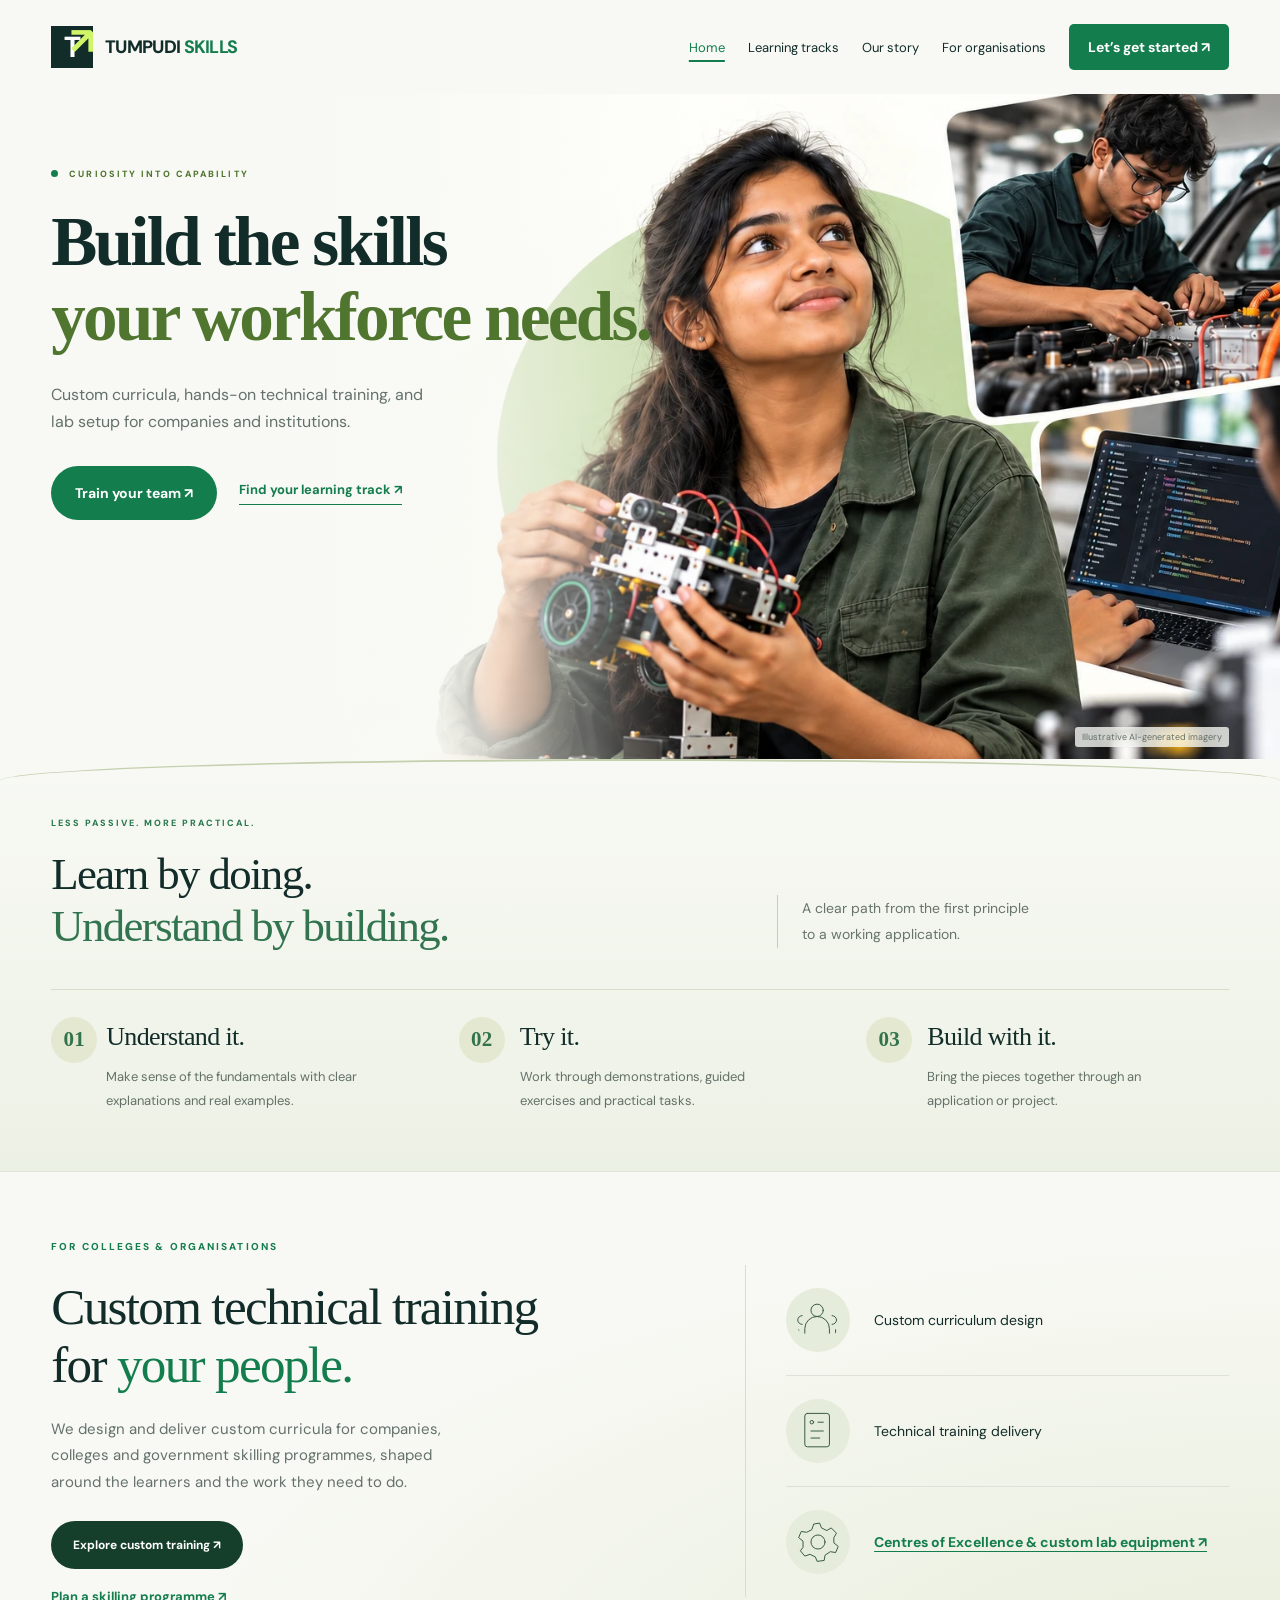
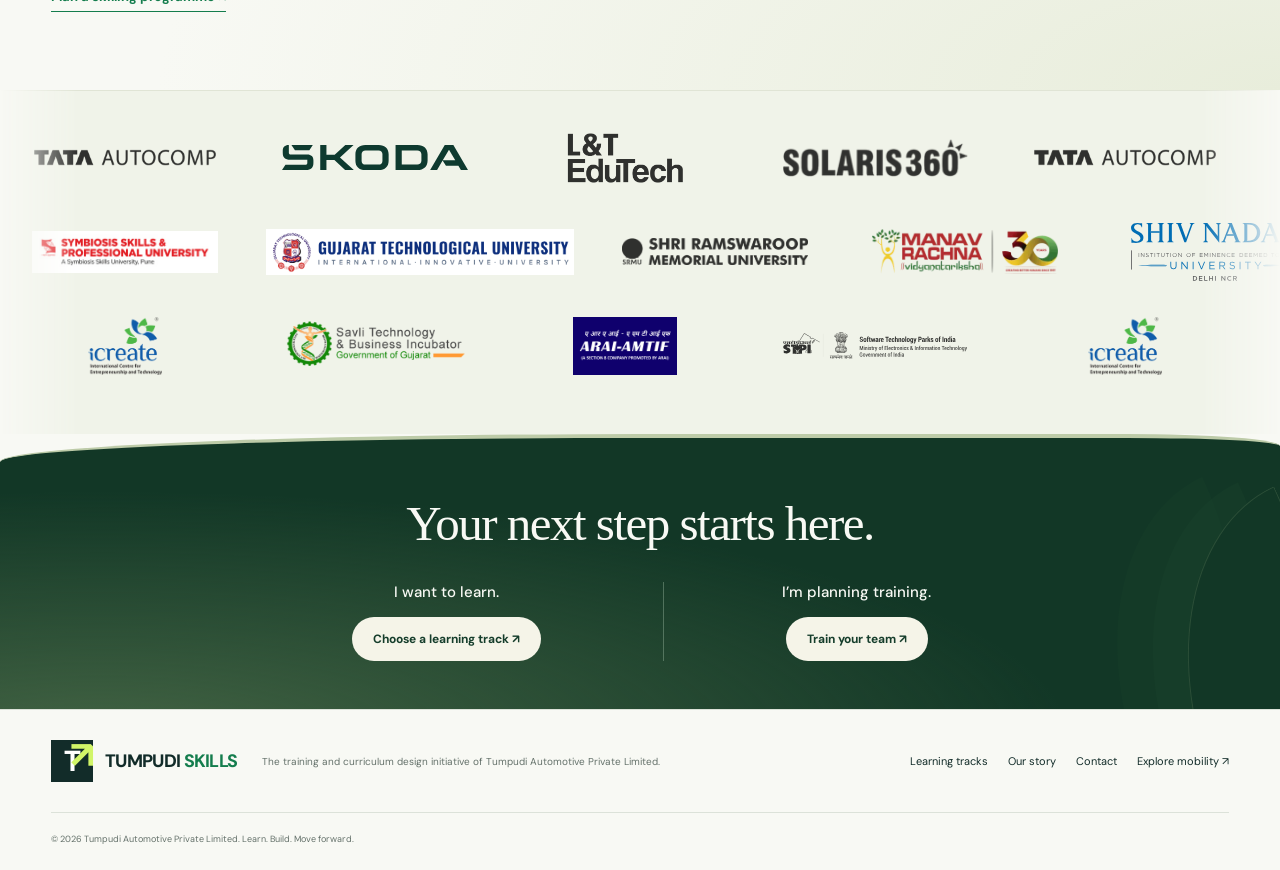
==== index.html @ 1a59d0f8 "Add files via upload" ====
<!doctype html><html lang="en"><head><meta charset="utf-8"><meta name="viewport" content="width=device-width,initial-scale=1"><title>Practical learning. Real capability. — Tumpudi Skills</title><meta name="description" content="Explore practical learning in EV technology, mechatronics, design, AI, data analytics and cybersecurity with Tumpudi Skills."><link rel="stylesheet" href="style.css?v=8"><link rel="stylesheet" href="home.css?v=12"><link rel="stylesheet" href="visual-refinement.css?v=3"><link rel="stylesheet" href="track-art.css"></head><body class="skills-home">
<header><a class="brand" href="index.html"><span class="mark">T<span>↗</span></span><span>TUMPUDI <b>SKILLS</b></span></a><button class="menu" aria-label="Toggle navigation" aria-expanded="false">☰</button><nav><a aria-current="page" href="index.html">Home</a><a href="tracks.html">Learning tracks</a><a href="story.html">Our story</a><a href="institutions.html">For organisations</a><a class="button small" href="contact.html" >Let’s get started ↗</a></nav></header><main><section class="hero hero-curiosity wrap"><div class="hero-art"><img src="assets/curiosity-learning.webp" alt="Illustration of a learner with a robotics project alongside engineering and coding scenes" fetchpriority="high" width="1536" height="1024"></div><div class="hero-copy"><p class="eyebrow"><i></i> CURIOSITY INTO CAPABILITY</p><h1>Build the skills<br><em>your workforce needs.</em></h1><p class="intro">Custom curricula, hands-on technical training, and lab setup for companies and institutions.</p><div class="actions"><a class="button" href="institutions.html">Train your team ↗</a><button class="textlink hero-track-link" data-open-courses>Find your learning track ↗</button></div></div><span class="hero-image-note">Illustrative AI-generated imagery</span></section><section class="approach home-approach" id="how-we-learn"><div class="wrap"><div class="section-head"><div><p class="eyebrow">LESS PASSIVE. MORE PRACTICAL.</p><h2>Learn by doing.<br><em>Understand by building.</em></h2></div><p>A clear path from the first principle<br>to a working application.</p></div><div class="steps"><article><span>01</span><h3>Understand it.</h3><p>Make sense of the fundamentals with clear explanations and real examples.</p></article><article><span>02</span><h3>Try it.</h3><p>Work through demonstrations, guided exercises and practical tasks.</p></article><article><span>03</span><h3>Build with it.</h3><p>Bring the pieces together through an application or project.</p></article></div></div></section><section class="wrap institutions home-institutions" id="home-institutions"><div class="institution-editorial"><div class="institution-copy"><p class="eyebrow">FOR COLLEGES & ORGANISATIONS</p><h2>Custom technical training<br>for <em>your people.</em></h2><p class="intro">We design and deliver custom curricula for companies, colleges and government skilling programmes, shaped around the learners and the work they need to do.</p><a href="institutions.html" class="button" id="institution-link">Explore custom training ↗</a><p><a class="textlink" href="institutions.html#skilling">Plan a skilling programme ↗</a></p></div><ul class="institution-offerings"><li><svg viewBox="0 0 50 50" aria-hidden="true"><circle cx="24" cy="14" r="7"/><path d="M10 40v-5a14 14 0 0 1 28 0v5M7 20a5 5 0 0 0 0 10M41 20a5 5 0 0 1 0 10M3 40v-4m42 4v-4"/></svg><span>Custom curriculum design</span></li><li><svg viewBox="0 0 50 50" aria-hidden="true"><rect x="10" y="5" width="28" height="38" rx="3"/><circle cx="18" cy="15" r="2"/><path d="M25 15h6M17 25h14M17 33h10"/></svg><span>Technical training delivery</span></li><li><svg viewBox="0 0 50 50" aria-hidden="true"><path d="m20 5-2 6-6 3-6-1-3 7 5 4v7l-3 4 5 6 6-2 6 3 2 5 8-1 1-6 6-4 6 1 3-7-5-4v-6l3-5-6-6-5 3-6-3-2-5Z"/><circle cx="25" cy="25" r="8"/></svg><span><a class="textlink" href="institutions.html#centres-of-excellence">Centres of Excellence &amp; custom lab equipment ↗</a></span></li></ul></div></section><section class="credibility logo-carousel" id="home-associations" aria-label="Education, industry and innovation associations"><div class="logo-rows desktop-logo-rows"><div class="logo-lane"><div class="logo-belt"><div class="logo-set"><a class="organisation-logo dark-logo" href="https://www.tataautocomp.com/" target="_blank" rel="noopener noreferrer"><div class="logo-image"><img src="assets/logos/taco.svg" alt="Tata AutoComp (TACO) logo" loading="lazy"></div></a><a class="organisation-logo " href="https://www.skoda-auto.com/" target="_blank" rel="noopener noreferrer"><div class="logo-image"><img src="assets/logos/skoda.svg" alt="Škoda logo" loading="lazy"></div></a><a class="organisation-logo mono-logo" href="https://lntedutech.com/" target="_blank" rel="noopener noreferrer"><div class="logo-image"><img src="assets/logos/lnt.png" alt="L&T EduTech logo" loading="lazy"></div></a><a class="organisation-logo dark-logo" href="https://solaris360.com/" target="_blank" rel="noopener noreferrer"><div class="logo-image"><img src="assets/logos/solaris360.webp" alt="Solaris 360 logo" loading="lazy"></div></a><a tabindex="-1" aria-hidden="true" class="organisation-logo dark-logo" href="https://www.tataautocomp.com/" target="_blank" rel="noopener noreferrer"><div class="logo-image"><img src="assets/logos/taco.svg" alt="Tata AutoComp (TACO) logo" loading="lazy"></div></a><a tabindex="-1" aria-hidden="true" class="organisation-logo " href="https://www.skoda-auto.com/" target="_blank" rel="noopener noreferrer"><div class="logo-image"><img src="assets/logos/skoda.svg" alt="Škoda logo" loading="lazy"></div></a><a tabindex="-1" aria-hidden="true" class="organisation-logo mono-logo" href="https://lntedutech.com/" target="_blank" rel="noopener noreferrer"><div class="logo-image"><img src="assets/logos/lnt.png" alt="L&T EduTech logo" loading="lazy"></div></a><a tabindex="-1" aria-hidden="true" class="organisation-logo dark-logo" href="https://solaris360.com/" target="_blank" rel="noopener noreferrer"><div class="logo-image"><img src="assets/logos/solaris360.webp" alt="Solaris 360 logo" loading="lazy"></div></a></div><div class="logo-set" aria-hidden="true"><a tabindex="-1" aria-hidden="true" class="organisation-logo dark-logo" href="https://www.tataautocomp.com/" target="_blank" rel="noopener noreferrer"><div class="logo-image"><img src="assets/logos/taco.svg" alt="Tata AutoComp (TACO) logo" loading="lazy"></div></a><a tabindex="-1" aria-hidden="true" class="organisation-logo " href="https://www.skoda-auto.com/" target="_blank" rel="noopener noreferrer"><div class="logo-image"><img src="assets/logos/skoda.svg" alt="Škoda logo" loading="lazy"></div></a><a tabindex="-1" aria-hidden="true" class="organisation-logo mono-logo" href="https://lntedutech.com/" target="_blank" rel="noopener noreferrer"><div class="logo-image"><img src="assets/logos/lnt.png" alt="L&T EduTech logo" loading="lazy"></div></a><a tabindex="-1" aria-hidden="true" class="organisation-logo dark-logo" href="https://solaris360.com/" target="_blank" rel="noopener noreferrer"><div class="logo-image"><img src="assets/logos/solaris360.webp" alt="Solaris 360 logo" loading="lazy"></div></a><a tabindex="-1" aria-hidden="true" class="organisation-logo dark-logo" href="https://www.tataautocomp.com/" target="_blank" rel="noopener noreferrer"><div class="logo-image"><img src="assets/logos/taco.svg" alt="Tata AutoComp (TACO) logo" loading="lazy"></div></a><a tabindex="-1" aria-hidden="true" class="organisation-logo " href="https://www.skoda-auto.com/" target="_blank" rel="noopener noreferrer"><div class="logo-image"><img src="assets/logos/skoda.svg" alt="Škoda logo" loading="lazy"></div></a><a tabindex="-1" aria-hidden="true" class="organisation-logo mono-logo" href="https://lntedutech.com/" target="_blank" rel="noopener noreferrer"><div class="logo-image"><img src="assets/logos/lnt.png" alt="L&T EduTech logo" loading="lazy"></div></a><a tabindex="-1" aria-hidden="true" class="organisation-logo dark-logo" href="https://solaris360.com/" target="_blank" rel="noopener noreferrer"><div class="logo-image"><img src="assets/logos/solaris360.webp" alt="Solaris 360 logo" loading="lazy"></div></a></div></div></div><div class="logo-lane"><div class="logo-belt"><div class="logo-set"><a class="organisation-logo " href="https://sspu.ac.in/" target="_blank" rel="noopener noreferrer"><div class="logo-image"><img src="assets/logos/sspu.jpg" alt="Symbiosis Skills University logo" loading="lazy"></div></a><a class="organisation-logo gtu-logo " href="https://www.gtu.ac.in/" target="_blank" rel="noopener noreferrer"><div class="logo-image"><img src="assets/logos/gtu-wordmark.png" alt="Gujarat Technological University logo" loading="lazy"></div></a><a class="organisation-logo dark-logo" href="https://srmu.ac.in/" target="_blank" rel="noopener noreferrer"><div class="logo-image"><img src="assets/logos/srmu.png" alt="SRMU · Lucknow logo" loading="lazy"></div></a><a class="organisation-logo " href="https://manavrachna.edu.in/mru" target="_blank" rel="noopener noreferrer"><div class="logo-image"><img src="assets/logos/mru.webp" alt="MRU · Faridabad logo" loading="lazy"></div></a><a class="organisation-logo " href="https://snu.edu.in/" target="_blank" rel="noopener noreferrer"><div class="logo-image"><img src="assets/logos/snu.svg" alt="SNU · Delhi-NCR logo" loading="lazy"></div></a><a tabindex="-1" aria-hidden="true" class="organisation-logo " href="https://sspu.ac.in/" target="_blank" rel="noopener noreferrer"><div class="logo-image"><img src="assets/logos/sspu.jpg" alt="Symbiosis Skills University logo" loading="lazy"></div></a><a tabindex="-1" aria-hidden="true" class="organisation-logo gtu-logo " href="https://www.gtu.ac.in/" target="_blank" rel="noopener noreferrer"><div class="logo-image"><img src="assets/logos/gtu-wordmark.png" alt="Gujarat Technological University logo" loading="lazy"></div></a><a tabindex="-1" aria-hidden="true" class="organisation-logo dark-logo" href="https://srmu.ac.in/" target="_blank" rel="noopener noreferrer"><div class="logo-image"><img src="assets/logos/srmu.png" alt="SRMU · Lucknow logo" loading="lazy"></div></a><a tabindex="-1" aria-hidden="true" class="organisation-logo " href="https://manavrachna.edu.in/mru" target="_blank" rel="noopener noreferrer"><div class="logo-image"><img src="assets/logos/mru.webp" alt="MRU · Faridabad logo" loading="lazy"></div></a><a tabindex="-1" aria-hidden="true" class="organisation-logo " href="https://snu.edu.in/" target="_blank" rel="noopener noreferrer"><div class="logo-image"><img src="assets/logos/snu.svg" alt="SNU · Delhi-NCR logo" loading="lazy"></div></a></div><div class="logo-set" aria-hidden="true"><a tabindex="-1" aria-hidden="true" class="organisation-logo " href="https://sspu.ac.in/" target="_blank" rel="noopener noreferrer"><div class="logo-image"><img src="assets/logos/sspu.jpg" alt="Symbiosis Skills University logo" loading="lazy"></div></a><a tabindex="-1" aria-hidden="true" class="organisation-logo gtu-logo " href="https://www.gtu.ac.in/" target="_blank" rel="noopener noreferrer"><div class="logo-image"><img src="assets/logos/gtu-wordmark.png" alt="Gujarat Technological University logo" loading="lazy"></div></a><a tabindex="-1" aria-hidden="true" class="organisation-logo dark-logo" href="https://srmu.ac.in/" target="_blank" rel="noopener noreferrer"><div class="logo-image"><img src="assets/logos/srmu.png" alt="SRMU · Lucknow logo" loading="lazy"></div></a><a tabindex="-1" aria-hidden="true" class="organisation-logo " href="https://manavrachna.edu.in/mru" target="_blank" rel="noopener noreferrer"><div class="logo-image"><img src="assets/logos/mru.webp" alt="MRU · Faridabad logo" loading="lazy"></div></a><a tabindex="-1" aria-hidden="true" class="organisation-logo " href="https://snu.edu.in/" target="_blank" rel="noopener noreferrer"><div class="logo-image"><img src="assets/logos/snu.svg" alt="SNU · Delhi-NCR logo" loading="lazy"></div></a><a tabindex="-1" aria-hidden="true" class="organisation-logo " href="https://sspu.ac.in/" target="_blank" rel="noopener noreferrer"><div class="logo-image"><img src="assets/logos/sspu.jpg" alt="Symbiosis Skills University logo" loading="lazy"></div></a><a tabindex="-1" aria-hidden="true" class="organisation-logo gtu-logo " href="https://www.gtu.ac.in/" target="_blank" rel="noopener noreferrer"><div class="logo-image"><img src="assets/logos/gtu-wordmark.png" alt="Gujarat Technological University logo" loading="lazy"></div></a><a tabindex="-1" aria-hidden="true" class="organisation-logo dark-logo" href="https://srmu.ac.in/" target="_blank" rel="noopener noreferrer"><div class="logo-image"><img src="assets/logos/srmu.png" alt="SRMU · Lucknow logo" loading="lazy"></div></a><a tabindex="-1" aria-hidden="true" class="organisation-logo " href="https://manavrachna.edu.in/mru" target="_blank" rel="noopener noreferrer"><div class="logo-image"><img src="assets/logos/mru.webp" alt="MRU · Faridabad logo" loading="lazy"></div></a><a tabindex="-1" aria-hidden="true" class="organisation-logo " href="https://snu.edu.in/" target="_blank" rel="noopener noreferrer"><div class="logo-image"><img src="assets/logos/snu.svg" alt="SNU · Delhi-NCR logo" loading="lazy"></div></a></div></div></div><div class="logo-lane"><div class="logo-belt"><div class="logo-set"><a class="organisation-logo " href="https://icreate.org.in/" target="_blank" rel="noopener noreferrer"><div class="logo-image"><img src="assets/logos/icreate.png" alt="iCreate logo" loading="lazy"></div></a><a class="organisation-logo " href="https://stbi.gujarat.gov.in/" target="_blank" rel="noopener noreferrer"><div class="logo-image"><img src="assets/logos/savli.png" alt="Savli STBI logo" loading="lazy"></div></a><a class="organisation-logo " href="https://www.amtifarai.org/" target="_blank" rel="noopener noreferrer"><div class="logo-image"><img src="assets/logos/arai.png" alt="ARAI AMTIF logo" loading="lazy"></div></a><a class="organisation-logo dark-logo" href="https://stpi.in/en" target="_blank" rel="noopener noreferrer"><div class="logo-image"><img src="assets/logos/stpi.svg" alt="STPI · Pune logo" loading="lazy"></div></a><a tabindex="-1" aria-hidden="true" class="organisation-logo " href="https://icreate.org.in/" target="_blank" rel="noopener noreferrer"><div class="logo-image"><img src="assets/logos/icreate.png" alt="iCreate logo" loading="lazy"></div></a><a tabindex="-1" aria-hidden="true" class="organisation-logo " href="https://stbi.gujarat.gov.in/" target="_blank" rel="noopener noreferrer"><div class="logo-image"><img src="assets/logos/savli.png" alt="Savli STBI logo" loading="lazy"></div></a><a tabindex="-1" aria-hidden="true" class="organisation-logo " href="https://www.amtifarai.org/" target="_blank" rel="noopener noreferrer"><div class="logo-image"><img src="assets/logos/arai.png" alt="ARAI AMTIF logo" loading="lazy"></div></a><a tabindex="-1" aria-hidden="true" class="organisation-logo dark-logo" href="https://stpi.in/en" target="_blank" rel="noopener noreferrer"><div class="logo-image"><img src="assets/logos/stpi.svg" alt="STPI · Pune logo" loading="lazy"></div></a></div><div class="logo-set" aria-hidden="true"><a tabindex="-1" aria-hidden="true" class="organisation-logo " href="https://icreate.org.in/" target="_blank" rel="noopener noreferrer"><div class="logo-image"><img src="assets/logos/icreate.png" alt="iCreate logo" loading="lazy"></div></a><a tabindex="-1" aria-hidden="true" class="organisation-logo " href="https://stbi.gujarat.gov.in/" target="_blank" rel="noopener noreferrer"><div class="logo-image"><img src="assets/logos/savli.png" alt="Savli STBI logo" loading="lazy"></div></a><a tabindex="-1" aria-hidden="true" class="organisation-logo " href="https://www.amtifarai.org/" target="_blank" rel="noopener noreferrer"><div class="logo-image"><img src="assets/logos/arai.png" alt="ARAI AMTIF logo" loading="lazy"></div></a><a tabindex="-1" aria-hidden="true" class="organisation-logo dark-logo" href="https://stpi.in/en" target="_blank" rel="noopener noreferrer"><div class="logo-image"><img src="assets/logos/stpi.svg" alt="STPI · Pune logo" loading="lazy"></div></a><a tabindex="-1" aria-hidden="true" class="organisation-logo " href="https://icreate.org.in/" target="_blank" rel="noopener noreferrer"><div class="logo-image"><img src="assets/logos/icreate.png" alt="iCreate logo" loading="lazy"></div></a><a tabindex="-1" aria-hidden="true" class="organisation-logo " href="https://stbi.gujarat.gov.in/" target="_blank" rel="noopener noreferrer"><div class="logo-image"><img src="assets/logos/savli.png" alt="Savli STBI logo" loading="lazy"></div></a><a tabindex="-1" aria-hidden="true" class="organisation-logo " href="https://www.amtifarai.org/" target="_blank" rel="noopener noreferrer"><div class="logo-image"><img src="assets/logos/arai.png" alt="ARAI AMTIF logo" loading="lazy"></div></a><a tabindex="-1" aria-hidden="true" class="organisation-logo dark-logo" href="https://stpi.in/en" target="_blank" rel="noopener noreferrer"><div class="logo-image"><img src="assets/logos/stpi.svg" alt="STPI · Pune logo" loading="lazy"></div></a></div></div></div></div><div class="logo-rows mobile-logo-rows"><div class="logo-lane"><div class="logo-belt"><div class="logo-set"><a class="organisation-logo dark-logo" href="https://www.tataautocomp.com/" target="_blank" rel="noopener noreferrer"><div class="logo-image"><img src="assets/logos/taco.svg" alt="Tata AutoComp (TACO) logo" loading="lazy"></div></a><a class="organisation-logo " href="https://www.skoda-auto.com/" target="_blank" rel="noopener noreferrer"><div class="logo-image"><img src="assets/logos/skoda.svg" alt="Škoda logo" loading="lazy"></div></a><a class="organisation-logo mono-logo" href="https://lntedutech.com/" target="_blank" rel="noopener noreferrer"><div class="logo-image"><img src="assets/logos/lnt.png" alt="L&T EduTech logo" loading="lazy"></div></a><a class="organisation-logo dark-logo" href="https://solaris360.com/" target="_blank" rel="noopener noreferrer"><div class="logo-image"><img src="assets/logos/solaris360.webp" alt="Solaris 360 logo" loading="lazy"></div></a></div><div class="logo-set" aria-hidden="true"><a tabindex="-1" aria-hidden="true" class="organisation-logo dark-logo" href="https://www.tataautocomp.com/" target="_blank" rel="noopener noreferrer"><div class="logo-image"><img src="assets/logos/taco.svg" alt="Tata AutoComp (TACO) logo" loading="lazy"></div></a><a tabindex="-1" aria-hidden="true" class="organisation-logo " href="https://www.skoda-auto.com/" target="_blank" rel="noopener noreferrer"><div class="logo-image"><img src="assets/logos/skoda.svg" alt="Škoda logo" loading="lazy"></div></a><a tabindex="-1" aria-hidden="true" class="organisation-logo mono-logo" href="https://lntedutech.com/" target="_blank" rel="noopener noreferrer"><div class="logo-image"><img src="assets/logos/lnt.png" alt="L&T EduTech logo" loading="lazy"></div></a><a tabindex="-1" aria-hidden="true" class="organisation-logo dark-logo" href="https://solaris360.com/" target="_blank" rel="noopener noreferrer"><div class="logo-image"><img src="assets/logos/solaris360.webp" alt="Solaris 360 logo" loading="lazy"></div></a></div></div></div><div class="logo-lane"><div class="logo-belt"><div class="logo-set"><a class="organisation-logo " href="https://sspu.ac.in/" target="_blank" rel="noopener noreferrer"><div class="logo-image"><img src="assets/logos/sspu.jpg" alt="Symbiosis Skills University logo" loading="lazy"></div></a><a class="organisation-logo gtu-logo " href="https://www.gtu.ac.in/" target="_blank" rel="noopener noreferrer"><div class="logo-image"><img src="assets/logos/gtu-wordmark.png" alt="Gujarat Technological University logo" loading="lazy"></div></a><a class="organisation-logo dark-logo" href="https://srmu.ac.in/" target="_blank" rel="noopener noreferrer"><div class="logo-image"><img src="assets/logos/srmu.png" alt="SRMU · Lucknow logo" loading="lazy"></div></a><a class="organisation-logo " href="https://manavrachna.edu.in/mru" target="_blank" rel="noopener noreferrer"><div class="logo-image"><img src="assets/logos/mru.webp" alt="MRU · Faridabad logo" loading="lazy"></div></a><a class="organisation-logo " href="https://snu.edu.in/" target="_blank" rel="noopener noreferrer"><div class="logo-image"><img src="assets/logos/snu.svg" alt="SNU · Delhi-NCR logo" loading="lazy"></div></a><a class="organisation-logo " href="https://icreate.org.in/" target="_blank" rel="noopener noreferrer"><div class="logo-image"><img src="assets/logos/icreate.png" alt="iCreate logo" loading="lazy"></div></a><a class="organisation-logo " href="https://stbi.gujarat.gov.in/" target="_blank" rel="noopener noreferrer"><div class="logo-image"><img src="assets/logos/savli.png" alt="Savli STBI logo" loading="lazy"></div></a><a class="organisation-logo " href="https://www.amtifarai.org/" target="_blank" rel="noopener noreferrer"><div class="logo-image"><img src="assets/logos/arai.png" alt="ARAI AMTIF logo" loading="lazy"></div></a><a class="organisation-logo dark-logo" href="https://stpi.in/en" target="_blank" rel="noopener noreferrer"><div class="logo-image"><img src="assets/logos/stpi.svg" alt="STPI · Pune logo" loading="lazy"></div></a></div><div class="logo-set" aria-hidden="true"><a tabindex="-1" aria-hidden="true" class="organisation-logo " href="https://sspu.ac.in/" target="_blank" rel="noopener noreferrer"><div class="logo-image"><img src="assets/logos/sspu.jpg" alt="Symbiosis Skills University logo" loading="lazy"></div></a><a tabindex="-1" aria-hidden="true" class="organisation-logo gtu-logo " href="https://www.gtu.ac.in/" target="_blank" rel="noopener noreferrer"><div class="logo-image"><img src="assets/logos/gtu-wordmark.png" alt="Gujarat Technological University logo" loading="lazy"></div></a><a tabindex="-1" aria-hidden="true" class="organisation-logo dark-logo" href="https://srmu.ac.in/" target="_blank" rel="noopener noreferrer"><div class="logo-image"><img src="assets/logos/srmu.png" alt="SRMU · Lucknow logo" loading="lazy"></div></a><a tabindex="-1" aria-hidden="true" class="organisation-logo " href="https://manavrachna.edu.in/mru" target="_blank" rel="noopener noreferrer"><div class="logo-image"><img src="assets/logos/mru.webp" alt="MRU · Faridabad logo" loading="lazy"></div></a><a tabindex="-1" aria-hidden="true" class="organisation-logo " href="https://snu.edu.in/" target="_blank" rel="noopener noreferrer"><div class="logo-image"><img src="assets/logos/snu.svg" alt="SNU · Delhi-NCR logo" loading="lazy"></div></a><a tabindex="-1" aria-hidden="true" class="organisation-logo " href="https://icreate.org.in/" target="_blank" rel="noopener noreferrer"><div class="logo-image"><img src="assets/logos/icreate.png" alt="iCreate logo" loading="lazy"></div></a><a tabindex="-1" aria-hidden="true" class="organisation-logo " href="https://stbi.gujarat.gov.in/" target="_blank" rel="noopener noreferrer"><div class="logo-image"><img src="assets/logos/savli.png" alt="Savli STBI logo" loading="lazy"></div></a><a tabindex="-1" aria-hidden="true" class="organisation-logo " href="https://www.amtifarai.org/" target="_blank" rel="noopener noreferrer"><div class="logo-image"><img src="assets/logos/arai.png" alt="ARAI AMTIF logo" loading="lazy"></div></a><a tabindex="-1" aria-hidden="true" class="organisation-logo dark-logo" href="https://stpi.in/en" target="_blank" rel="noopener noreferrer"><div class="logo-image"><img src="assets/logos/stpi.svg" alt="STPI · Pune logo" loading="lazy"></div></a></div></div></div></div></section><section class="next-chapter"><div class="wrap next-inner"><p class="eyebrow">START WHERE YOU ARE</p><h2>Your next step <em>starts here.</em></h2><div class="next-options"><article><span class="choice-symbol" aria-hidden="true">↗</span><h3>I want to learn.</h3><p>Follow your curiosity into a new skill.</p><button class="button" data-open-courses>Choose a learning track ↗</button></article><article><span class="choice-symbol" aria-hidden="true">＋</span><h3>I’m planning training.</h3><p>Bring practical learning to your people.</p><a class="button institution-choice" href="institutions.html">Train your team ↗</a></article></div></div></section></main><footer class="wrap"><a class="brand" href="index.html"><span class="mark">T<span>↗</span></span><span>TUMPUDI <b>SKILLS</b></span></a><p>The training and curriculum design initiative of Tumpudi Automotive Private Limited.</p><div><a href="tracks.html">Learning tracks</a><a href="story.html">Our story</a><a href="contact.html">Contact</a><a href="https://mobility.tumpudi.in">Explore mobility ↗</a></div><small>© <span id="year"></span> Tumpudi Automotive Private Limited. Learn. Build. Move forward.</small></footer>
<dialog class="course-chooser" aria-labelledby="chooser-title" aria-describedby="chooser-desc"><button class="chooser-close" aria-label="Close course selection">×</button><p class="eyebrow">FOLLOW YOUR CURIOSITY</p><h2 id="chooser-title">What would you like to learn?</h2><p id="chooser-desc">Choose a track to explore the topics and practical learning.</p><div class="chooser-grid"><a class="chooser-card" href="tracks.html#ev"><div class="chooser-photo photo-ev" aria-hidden="true"></div><div class="chooser-card-copy"><h3>Electric Vehicle Technology</h3><p>Explore what powers electric mobility.</p><span aria-hidden="true">↗</span></div></a><a class="chooser-card" href="tracks.html#mech"><div class="chooser-photo photo-mech" aria-hidden="true"></div><div class="chooser-card-copy"><h3>Automotive Mechatronics</h3><p>Connect sensors, systems and control.</p><span aria-hidden="true">↗</span></div></a><a class="chooser-card" href="tracks.html#design"><div class="chooser-photo photo-design" aria-hidden="true"></div><div class="chooser-card-copy"><h3>Design & Simulation</h3><p>Turn engineering ideas into models.</p><span aria-hidden="true">↗</span></div></a><a class="chooser-card" href="tracks.html#ai"><div class="chooser-photo photo-ai" aria-hidden="true"></div><div class="chooser-card-copy"><h3>AI & Digital Skills</h3><p>Put new tools into practice.</p><span aria-hidden="true">↗</span></div></a><a class="chooser-card" href="tracks.html#data"><div class="chooser-photo photo-data" aria-hidden="true"></div><div class="chooser-card-copy"><h3>Data Analytics</h3><p>Find the story in your data.</p><span aria-hidden="true">↗</span></div></a><a class="chooser-card" href="tracks.html#cyber"><div class="chooser-photo photo-cyber" aria-hidden="true"></div><div class="chooser-card-copy"><h3>Cybersecurity</h3><p>Understand threats. Build defences.</p><span aria-hidden="true">↗</span></div></a></div><div class="chooser-help"><span>Not sure yet?</span><a class="textlink" href="contact.html?track=choose">Help me choose ↗</a></div></dialog><script src="app.js?v=5"></script><script src="home.js?v=7"></script></body></html>
---- style.css ----
@import url('https://fonts.googleapis.com/css2?family=DM+Sans:wght@400;500;600;700&family=Manrope:wght@400;500;600;700;800&display=swap');
:root{--ink:#122c29;--green:#147d4d;--lime:#d1f568;--paper:#f8f9f4;--muted:#64716a;--line:#dce2d9}*{box-sizing:border-box}html{scroll-behavior:smooth;scroll-padding-top:100px}body{margin:0;background:var(--paper);color:var(--ink);font:16px 'DM Sans',Arial,sans-serif}a{color:inherit;text-decoration:none}button,input,select,textarea{font:inherit}button,a,input,select,textarea{-webkit-tap-highlight-color:transparent}button{cursor:pointer}a:focus-visible,button:focus-visible{outline:3px solid #39b881;outline-offset:5px}header{max-width:1360px;margin:auto;display:flex;justify-content:space-between;align-items:center;padding:24px 4%;gap:20px} .brand{display:flex;align-items:center;gap:12px;font-size:18px;font-weight:800;letter-spacing:-.7px}.brand b{color:var(--green)}.mark{display:grid;place-items:center;width:42px;height:42px;background:var(--ink);color:white;font-size:29px;font-weight:800;position:relative}.mark span{position:absolute;color:var(--lime);right:0;top:-10px;font-size:38px}nav{display:flex;align-items:center;gap:30px;font-size:13px}nav>a:not(.button):hover{color:var(--green)}.button{display:inline-flex;align-items:center;justify-content:space-between;gap:28px;background:var(--green);color:#fff;padding:18px 24px;border:0;border-radius:5px;font-weight:700;font-size:14px;transition:transform .2s,background .2s}.button:hover{transform:translateY(-3px);background:#0d633b}.button.small{padding:14px 19px}.menu{display:none}.wrap{max-width:1280px;margin:auto;padding-left:4%;padding-right:4%}.hero{display:grid;grid-template-columns:1fr 1fr;gap:44px;padding-top:40px;padding-bottom:55px}.eyebrow{font-size:10px;font-weight:800;letter-spacing:2.1px;color:var(--green);margin:0 0 25px;display:block}.eyebrow i,.lab-head i{display:inline-block;background:var(--green);width:7px;height:7px;border-radius:50%;margin-right:7px}h1,h2,h3{font-family:Manrope,Arial,sans-serif;letter-spacing:-2px;margin:0;font-weight:800}h1{font-size:clamp(65px,7.8vw,104px);line-height:1.01}em{font-style:normal;color:var(--green)}.intro{color:var(--muted);font-size:16px;line-height:1.75;max-width:440px;margin-top:25px}.actions{display:flex;align-items:center;gap:25px;margin-top:30px}.textlink{font-size:13px;font-weight:700;color:var(--green);border-bottom:1px solid var(--green);padding-bottom:6px}.hero-foot{border-top:1px solid var(--line);margin-top:45px;padding-top:23px;display:flex;align-items:center;justify-content:space-between;font-size:10px;line-height:1.8;color:var(--muted)}.round{border:1px solid #bfcdbf;border-radius:50%;width:35px;height:35px;display:grid;place-items:center;font-size:20px}.lab{background:#e9eee3;border-radius:10px;overflow:hidden;border:1px solid #dde5d7;display:flex;flex-direction:column;min-height:560px}.lab-head{padding:24px;display:flex;justify-content:space-between;font-size:8px;letter-spacing:1px;font-weight:700}.diagram{position:relative;flex:1;display:grid;place-items:center;background-image:radial-gradient(#aabca7 1px,transparent 1px);background-size:20px 20px}.diagram svg{position:relative;width:100%;z-index:1}.tag{position:absolute;font-size:7px;letter-spacing:1px;padding:7px 10px;border:1px solid #b9c8b4;background:#f5f8ef;z-index:2}.tag1{top:14%;left:7%}.tag2{top:27%;right:5%}.tag3{bottom:5%;left:8%;background:var(--lime);border:0}.orbit{position:absolute;border:1px solid #bcccb5;border-radius:50%;width:85%;height:85%;transform:rotate(-20deg)}.orbit.two{width:55%;height:70%;transform:rotate(55deg)}.lab-bottom{display:flex;align-items:center;gap:15px;padding:20px 25px;background:var(--ink);color:#d6e4d9;font-size:12px;line-height:1.8}.lab-bottom p{margin:0}.plus{color:var(--lime);font-size:35px;font-weight:400}.lab-arrow{margin-left:auto;font-size:30px;color:var(--lime)}.ribbon{border-top:1px solid var(--line);border-bottom:1px solid var(--line);display:flex;justify-content:center;gap:30px;padding:22px 15px;font-size:10px;font-weight:700;letter-spacing:1.2px}.ribbon b{color:var(--green)}section:not(.hero){padding-top:75px;padding-bottom:75px}.section-head{display:flex;justify-content:space-between;align-items:end;gap:25px;margin-bottom:32px}h2{font-size:clamp(35px,4.4vw,56px);line-height:1.15}.section-head>p{color:var(--muted);line-height:1.7;font-size:14px}.filters{display:flex;gap:8px;margin-bottom:25px;flex-wrap:wrap}.filters button{border:1px solid var(--line);background:transparent;border-radius:30px;padding:10px 18px;font-size:12px;color:var(--muted)}.filters .active{background:var(--ink);color:white;border-color:var(--ink)}.cards{display:grid;grid-template-columns:repeat(4,1fr);gap:17px}.course{text-align:left;background:white;border:1px solid var(--line);padding:0;border-radius:7px;overflow:hidden;color:var(--ink);transition:transform .25s,box-shadow .25s}.course:hover{transform:translateY(-7px);box-shadow:0 15px 30px #123c2910}.art{height:180px;display:flex;align-items:center;justify-content:center;position:relative;overflow:hidden;background:#ddecce;background-image:linear-gradient(90deg,#ffffff40 1px,transparent 1px),linear-gradient(#ffffff40 1px,transparent 1px);background-size:24px 24px}.big-icon{font-size:125px;line-height:1;font-weight:400;transform:rotate(-12deg);text-shadow:7px 7px 0 #ffffff70}.art-label{position:absolute;bottom:13px;left:15px;font-size:7px;letter-spacing:1px}.art2{background-color:#cddfd8}.art3{background-color:#dbe0ec}.art4{background-color:#ece5d2}.art4 .big-icon{color:#795736}.art3 .big-icon{color:#4c5d82}.card-body{padding:22px 20px}.number{font-size:8px;letter-spacing:1px;color:var(--green);font-weight:700}h3{font-size:21px;letter-spacing:-.6px;line-height:1.3;margin-top:15px}.card-body p{font-size:12px;color:var(--muted);line-height:1.7;min-height:82px}.card-link{display:flex;justify-content:space-between;font-size:11px;font-weight:700;border-top:1px solid var(--line);padding-top:18px}.card-link b{font-size:20px;color:var(--green)}.note{font-size:11px;color:var(--muted);line-height:1.7;margin-top:20px}.approach{background:#edf0e7;border-block:1px solid var(--line)}.steps{display:grid;grid-template-columns:repeat(3,1fr);margin-top:50px}.steps article{padding:0 35px;border-left:1px solid #cbd6c4}.steps article:first-child{padding-left:0;border-left:0}.steps span{font-size:13px;color:var(--green);font-weight:700}.steps h3{font-size:26px}.steps p{font-size:14px;line-height:1.75;color:var(--muted);max-width:280px}.institutions{display:grid;grid-template-columns:1fr 1fr;gap:80px;align-items:center}.inst-visual{padding:35px;background:var(--ink);border-radius:8px;color:#d7e6d8;min-height:440px;display:flex;flex-direction:column;justify-content:space-between}.inst-visual .eyebrow{color:var(--lime);font-size:8px}.blocks{padding-top:20px}.blocks span{display:block;font-family:Manrope,sans-serif;font-size:49px;font-weight:800;letter-spacing:-2px;line-height:1.15}.blocks span:nth-child(2){margin-left:50px;color:var(--lime)}.blocks span:nth-child(3){margin-left:100px}.inst-visual p{font-size:12px;line-height:1.7}.institutions ul{list-style:none;padding:0;margin:25px 0;font-size:13px}.institutions li{padding:12px 0;border-bottom:1px solid var(--line)}.institutions li:before{content:'↗';color:var(--green);margin-right:15px}.contact{display:grid;grid-template-columns:1fr 1fr;gap:80px;border-top:1px solid var(--line)}.contact>div>p:not(.eyebrow){color:var(--muted);font-size:15px;line-height:1.8;margin:25px 0}.contact>div>a{font-size:12px;color:var(--green);border-bottom:1px solid #adc8b2}.contact form{background:white;border:1px solid var(--line);border-radius:8px;padding:30px}.contact h3{margin:0 0 24px;font-size:25px}label{display:block;font-size:11px;font-weight:600;margin-bottom:17px}input,select,textarea{display:block;width:100%;border:1px solid var(--line);border-radius:4px;padding:12px;margin-top:7px;background:#fafbf7;color:var(--ink);font-size:12px;outline:none}input:focus,textarea:focus,select:focus{border-color:var(--green)}.form-row{display:grid;grid-template-columns:1fr 1fr;gap:13px}.contact .button{width:100%}footer{border-top:1px solid var(--line);padding-top:30px;padding-bottom:25px;display:flex;align-items:center;gap:25px;flex-wrap:wrap}footer p{font-size:10px;color:var(--muted)}footer>div{margin-left:auto;display:flex;gap:20px;font-size:11px}footer small{width:100%;font-size:9px;color:var(--muted);border-top:1px solid var(--line);padding-top:20px;margin-top:5px}dialog{border:1px solid var(--line);border-radius:12px;padding:40px;max-width:590px;width:calc(100% - 30px);color:var(--ink);background:var(--paper)}dialog::backdrop{background:#0c2724a8;backdrop-filter:blur(4px)}dialog h2{font-size:34px}dialog>p:not(.eyebrow){font-size:14px;line-height:1.7}dialog ul{padding-left:20px;line-height:2;font-size:14px}.close{position:absolute;right:15px;top:10px;border:0;background:none;font-size:30px;color:var(--ink)}[hidden]{display:none!important}@media(max-width:1000px){nav{gap:16px}.hero{gap:25px}h1{font-size:78px}.actions{flex-wrap:wrap}.cards{grid-template-columns:1fr 1fr}.card-body p{min-height:45px}.institutions,.contact{gap:40px}.ribbon{gap:16px;font-size:8px}.lab{min-height:530px}}@media(max-width:700px){header{padding:18px 6%;position:relative}.brand{font-size:16px}.menu{display:block;border:0;background:none;font-size:24px;color:var(--ink)}nav{display:none;position:absolute;top:78px;left:4%;right:4%;z-index:5;padding:24px;background:white;border:1px solid var(--line);border-radius:8px;box-shadow:0 12px 30px #0001}nav.open{display:flex;flex-direction:column;align-items:stretch}.wrap{padding-left:6%;padding-right:6%}.hero{grid-template-columns:1fr;padding-top:32px;padding-bottom:35px;gap:30px}h1{font-size:76px}.eyebrow{font-size:9px;margin-bottom:20px}.intro{font-size:14px}.actions{gap:20px}.hero-foot{margin-top:30px}.lab{min-height:440px}.diagram svg{max-height:340px}.lab-head{padding:18px}.lab-bottom{padding:15px 20px}.ribbon{overflow:hidden;justify-content:flex-start;white-space:nowrap;gap:23px;padding:18px 6%}section:not(.hero){padding-top:45px;padding-bottom:45px}.section-head{display:block}.section-head>p{font-size:13px}.cards{gap:13px}.art{height:140px}.big-icon{font-size:95px}.card-body{padding:17px 13px}.card-body h3{font-size:18px}.card-body p{font-size:11px;min-height:94px}.art-label{font-size:6px;left:9px}.card-link{font-size:10px}.number{font-size:7px}.filters button{font-size:10px;padding:9px 12px}.steps{grid-template-columns:1fr;margin-top:25px;gap:22px}.steps article,.steps article:first-child{padding:0 0 18px;border:0;border-bottom:1px solid var(--line)}.steps h3{font-size:24px;margin-top:8px}.steps p{max-width:100%;margin-bottom:0}.institutions,.contact{grid-template-columns:1fr;gap:30px}.inst-visual{min-height:370px}.institutions>div:last-child h2{font-size:41px}.contact form{padding:22px}.form-row{grid-template-columns:1fr;gap:0}footer{justify-content:center;text-align:center;gap:15px}footer>div{margin-left:0;justify-content:center;width:100%}footer p{width:100%;margin:0}footer small{line-height:1.8}dialog{padding:30px 24px}dialog h2{font-size:29px}}@media(prefers-reduced-motion:reduce){html{scroll-behavior:auto}*{transition:none!important}}

/* Additional tracks use the original visual style. */
.art5{background-color:#d4e5e7}.art6{background-color:#d4dced;color:#2e4b6c}.art6 svg{height:110px;transform:rotate(-8deg)}.mini-bars{display:flex;gap:9px;width:56%;height:110px;align-items:end;transform:rotate(-7deg);border-bottom:1px solid #547d85}.mini-bars i{flex:1;background:linear-gradient(#559c96,#225267);height:30%;border-radius:3px 3px 0 0;box-shadow:4px 3px 0 #fff7}.mini-bars i:nth-child(2){height:48%}.mini-bars i:nth-child(3){height:40%}.mini-bars i:nth-child(4){height:67%}.mini-bars i:nth-child(5){height:82%}@media(max-width:700px){.art6 svg{height:90px}.mini-bars{height:85px;gap:6px}}
/* Approved curiosity-led hero; remaining learning sections retain their design. */
.hero-curiosity{position:relative;display:block;isolation:isolate;min-height:665px;padding-top:74px;padding-bottom:80px;overflow:hidden}.hero-curiosity .hero-copy{position:relative;z-index:2;width:53%;padding-bottom:45px}.hero-curiosity h1{font-family:Georgia,'Times New Roman',serif;font-size:clamp(49px,5.4vw,72px);letter-spacing:-2.7px;line-height:1.08;font-weight:700}.hero-curiosity h1 em{color:#4f752f}.hero-curiosity .intro{font-size:16px;max-width:390px;margin-top:27px;line-height:1.7}.hero-curiosity .actions{gap:22px;flex-wrap:wrap}.hero-curiosity .eyebrow{font-size:9px;color:#4f752f}.hero-art{position:absolute;inset:0;z-index:0;pointer-events:none}.hero-art img{height:100%;width:100%;object-fit:cover;object-position:center}.hero-curiosity:after{content:'';position:absolute;inset:0;z-index:1;background:linear-gradient(90deg,#f8f9f4 0%,#f8f9f4f5 25%,#f8f9f4cf 35%,#f8f9f400 55%);pointer-events:none}.hero-image-note{position:absolute;bottom:12px;right:4%;z-index:2;font-size:9px;color:#64716a;background:#f8f9f4c9;padding:4px 7px;border-radius:3px}.hero-curiosity .button{border-radius:30px;padding:18px 24px}.credibility{padding-top:40px!important;padding-bottom:32px!important;border-bottom:1px solid var(--line)}.cred-intro{display:flex;justify-content:space-between;align-items:center;gap:28px;margin-bottom:26px}.cred-intro .eyebrow{margin-bottom:14px}.cred-intro h2{font-size:33px;letter-spacing:-1.3px}.cred-intro>p{color:var(--muted);font-size:12px;line-height:1.8;max-width:300px}.cred-intro strong{color:var(--ink);font-weight:600}.association-row{display:grid;grid-template-columns:160px 1fr;gap:20px;padding:22px 0;border-top:1px solid var(--line);align-items:start}.association-label{font-size:8px;font-weight:800;letter-spacing:1.3px;color:var(--green);margin-top:7px;line-height:1.8}.association-names{display:flex;align-items:center;flex-wrap:wrap;gap:18px 26px}.association-names>span{font-family:Manrope,Arial,sans-serif;font-size:17px;font-weight:700;letter-spacing:-.5px;line-height:1.4}.association-names small{display:block;font:10px 'DM Sans',Arial,sans-serif;color:var(--muted);letter-spacing:0}.ecosystem .association-names>span{color:#4b6855;font-size:16px}.credibility+.tracks{padding-top:55px!important}@media(max-width:1000px){.hero-curiosity{min-height:600px;padding-top:55px}.hero-curiosity .hero-copy{width:55%}.hero-curiosity h1{font-size:55px}.hero-curiosity .intro{font-size:14px}.hero-art img{object-position:58% center}.hero-curiosity:after{background:linear-gradient(90deg,#f8f9f4 0%,#f8f9f4e8 26%,#f8f9f4b5 39%,transparent 60%)}.association-row{grid-template-columns:130px 1fr}.association-names{gap:16px 22px}.association-names>span{font-size:15px}}@media(max-width:700px){.hero-curiosity{display:flex;flex-direction:column;min-height:0;padding-top:29px;padding-bottom:0;overflow:hidden}.hero-curiosity .hero-copy{width:100%;padding-bottom:20px}.hero-curiosity h1{font-size:clamp(43px,11vw,62px);line-height:1.09;letter-spacing:-1.8px}.hero-curiosity h1>br:first-of-type{display:none}.hero-curiosity h1 em{display:block;margin-top:5px}.hero-curiosity .intro{font-size:14px;margin-top:20px;max-width:360px}.hero-curiosity .actions{margin-top:24px;gap:20px}.hero-curiosity .button{padding:15px 20px;font-size:12px}.hero-curiosity:after{display:none}.hero-art{position:relative;inset:auto;order:2;margin:0 -7% 0;height:350px;overflow:hidden;mask-image:linear-gradient(transparent,black 12%,black 90%,transparent)}.hero-art img{width:150%;max-width:none;height:100%;object-fit:cover;object-position:right center;margin-left:-50%}.hero-image-note{bottom:8px;right:5%;font-size:8px}.credibility{padding-top:30px!important;padding-bottom:22px!important}.cred-intro{display:block;margin-bottom:20px}.cred-intro h2{font-size:30px}.cred-intro>p{font-size:11px;margin:16px 0 0}.association-row{display:block;padding:18px 0}.association-label{font-size:8px;margin:0 0 14px}.association-names{gap:16px 24px}.association-names>span{font-size:15px}.ecosystem .association-names>span{font-size:15px}.credibility+.tracks{padding-top:35px!important}}@media(prefers-reduced-motion:no-preference){.hero-copy{animation:hero-appear .6s ease-out}@keyframes hero-appear{from{opacity:0;transform:translateY(12px)}to{opacity:1;transform:translateY(0)}}}
/* Focused five-page navigation and content layouts. */
nav{gap:23px}nav a[aria-current=page]:not(.button){color:var(--green);text-decoration:underline;text-underline-offset:8px;text-decoration-thickness:2px}.course{display:block;text-decoration:none}.cards{grid-template-columns:repeat(3,minmax(0,1fr))}.home-tracks .art{height:145px}.home-tracks .big-icon{font-size:95px}.home-tracks .art6 svg{height:95px}.home-tracks .mini-bars{height:85px}.home-tracks .card-body p{min-height:40px}.home-tracks .card-body h3{font-size:22px}.credibility-preview{padding-top:28px!important;padding-bottom:28px!important;border-bottom:1px solid var(--line)}.credibility-preview .eyebrow{margin-bottom:18px}.name-preview{display:flex;flex-wrap:wrap;gap:16px 30px;align-items:center;margin-bottom:18px}.name-preview span{font-family:Manrope,Arial,sans-serif;font-weight:700;font-size:16px;letter-spacing:-.4px}.credibility-preview .textlink{font-size:11px}.home-philosophy{display:grid;grid-template-columns:1fr 1fr;align-items:center;gap:40px;padding-top:45px!important;padding-bottom:15px!important}.home-philosophy h2{font-size:38px}.home-philosophy p{font-size:14px;color:var(--muted);line-height:1.9}.home-tracks{padding-top:40px!important}.page-intro{padding-top:52px!important;padding-bottom:25px!important}.page-intro h1{font-size:clamp(48px,6vw,75px);line-height:1.08;letter-spacing:-3px}.page-intro .intro{max-width:650px;font-size:17px}.track-overview{padding-top:15px!important;padding-bottom:45px!important}.track-overview .card-body p{min-height:65px}.track-details{padding-top:0!important}.track-detail{display:grid;grid-template-columns:1fr 1.25fr;gap:65px;border-top:1px solid var(--line);padding:46px 0;scroll-margin-top:25px}.detail-heading h2{font-size:35px;letter-spacing:-1.4px}.detail-heading>p{font-size:14px;color:var(--muted);line-height:1.7;margin:18px 0 25px}.detail-content h3{margin-top:0}.detail-content ul{padding-left:20px;font-size:14px;line-height:2}.detail-content li::marker{color:var(--green)}.practical-task{padding:20px 23px;background:#eaf0e3;border-radius:6px;margin:22px 0}.practical-task .eyebrow{margin:0 0 10px;font-size:8px}.practical-task p{font-size:13px;line-height:1.8;margin:0}.detail-content details{border:1px solid var(--line);border-radius:5px;padding:15px;font-size:12px}.detail-content summary{cursor:pointer;font-weight:700}.detail-content details p{line-height:1.8;color:var(--muted)}.link-panel{display:flex;justify-content:space-between;align-items:center;gap:30px;background:#eaf0e3;border-radius:8px;padding-top:30px!important;padding-bottom:30px!important;margin-bottom:35px}.link-panel h2{font-size:30px;letter-spacing:-1px}.link-panel p{font-size:13px;line-height:1.7;color:var(--muted)}.link-panel .button{flex-shrink:0}.institutional-short{padding-top:0;padding-bottom:35px;text-align:center}.institutional-short .textlink{font-size:12px}.founder{display:grid;grid-template-columns:.7fr 1.3fr;gap:65px;align-items:center;padding-top:25px!important}.founder h2{font-size:42px}.founder-initials{min-height:280px;background:var(--ink);color:var(--lime);border-radius:9px;display:flex;align-items:center;justify-content:center;flex-direction:column;font:700 110px Georgia,serif;letter-spacing:-8px}.founder-initials span{font:8px 'DM Sans',Arial,sans-serif;letter-spacing:2px;margin-top:24px;color:#bbd2bf}.founder>div>p:not(.eyebrow){line-height:1.8;color:var(--muted);font-size:14px}.contact-page{border-top:0;padding-top:10px!important}.contact-page h2{font-size:42px}.institutions{padding-top:30px!important}.institution-process{margin-bottom:45px}.credibility{margin-bottom:40px}footer>div{flex-wrap:wrap}section[id]{scroll-margin-top:30px}@media(max-width:1000px){nav{gap:15px;font-size:12px}.track-detail{gap:35px}.founder{gap:35px}.cards{grid-template-columns:repeat(2,minmax(0,1fr))}.link-panel{margin-left:4%;margin-right:4%}}@media(max-width:700px){nav{gap:22px;font-size:14px}.cards{grid-template-columns:repeat(2,minmax(0,1fr))}.home-tracks .art{height:115px}.home-tracks .big-icon{font-size:80px}.home-tracks .card-body h3{font-size:18px}.home-tracks .card-body p{font-size:11px;min-height:52px}.home-tracks .card-body{padding:16px 13px}.home-tracks .card-link{font-size:10px}.home-philosophy{grid-template-columns:1fr;gap:8px;padding-top:30px!important}.home-philosophy h2{font-size:33px}.home-philosophy p{font-size:13px}.home-tracks .section-head>.textlink{display:inline-block;margin-top:18px}.page-intro{padding-top:32px!important}.page-intro h1{font-size:47px;letter-spacing:-2px}.page-intro .intro{font-size:14px}.track-detail{grid-template-columns:1fr;gap:26px;padding:32px 0}.detail-heading h2{font-size:31px}.detail-heading .eyebrow{margin-bottom:14px}.detail-heading .button{font-size:12px;padding:14px 18px}.detail-content ul{font-size:13px}.track-overview .card-body p{min-height:95px}.link-panel{display:block;margin-left:4%;margin-right:4%;padding:26px 6%!important}.link-panel h2{font-size:28px}.link-panel .button{margin-top:10px;font-size:12px}.institutional-short .textlink{font-size:11px;line-height:1.8}.founder{grid-template-columns:1fr;gap:25px}.founder-initials{min-height:200px;font-size:90px}.founder h2{font-size:34px}.contact-page h2{font-size:36px}.name-preview{gap:14px 22px}.name-preview span{font-size:14px}.contact-page{margin:0 4% 25px}.institution-process{margin-bottom:25px}.home-tracks .mini-bars{height:75px}.home-tracks .art6 svg{height:80px}}@media(max-width:360px){.cards{grid-template-columns:1fr}.home-tracks .card-body p,.track-overview .card-body p{min-height:0}}
header{position:relative;z-index:20}
/* Simplified institutional offer and organisation marks. */
.institutions:not(:has(.inst-visual)){grid-template-columns:1fr;max-width:1120px;gap:0}.institutions:not(:has(.inst-visual))>div{max-width:780px}.institutions:not(:has(.inst-visual)) h2{max-width:740px}.institutions:not(:has(.inst-visual)) .intro{max-width:650px}.logo-associations{padding-top:36px!important;padding-bottom:40px!important;background:#f4f6ef;border-block:1px solid var(--line);margin-bottom:30px}.logo-heading{margin-bottom:27px}.logo-heading h2{font-size:38px;letter-spacing:-1.6px}.logo-group{padding:23px 0;border-top:1px solid var(--line)}.logo-group>.eyebrow{font-size:9px;margin:0 0 18px}.logo-grid{display:grid;grid-template-columns:repeat(4,minmax(0,1fr));gap:14px}.organisation-logo{display:flex;flex-direction:column;align-items:center;justify-content:space-between;padding:18px 15px 14px;background:#fff;border:1px solid #e1e7dc;border-radius:6px;transition:border-color .2s,transform .2s;min-height:132px;text-align:center}.organisation-logo:hover{border-color:#8aa77a;transform:translateY(-2px)}.logo-image{height:78px;display:flex;align-items:center;justify-content:center;width:100%}.logo-image img{max-width:100%;max-height:100%;width:auto;height:auto;object-fit:contain}.organisation-logo>span{font-size:10px;color:#68756a;line-height:1.5;margin-top:12px}.mono-logo img{filter:brightness(0);opacity:.85}.logo-group:last-child .logo-grid{grid-template-columns:repeat(5,minmax(0,1fr))}@media(max-width:700px){.logo-associations{padding-top:29px!important;padding-bottom:25px!important}.logo-heading h2{font-size:31px;letter-spacing:-1px}.logo-heading{margin-bottom:22px}.logo-group{padding:19px 0}.logo-grid,.logo-group:last-child .logo-grid{grid-template-columns:repeat(2,minmax(0,1fr));gap:11px}.organisation-logo{padding:16px 12px 12px;min-height:125px}.logo-image{height:70px}.organisation-logo>span{font-size:9px}.institutions:not(:has(.inst-visual)) h2{font-size:37px}.institutions:not(:has(.inst-visual)){padding-top:32px!important;padding-bottom:30px!important}}
.organisation-logo.dark-logo{background:#133c42;border-color:#133c42}.organisation-logo.dark-logo>span{color:#d6e5df}

/* Use the full card width for the wide GTU wordmark in the logo grid. */
.logo-grid .gtu-logo {
  padding-inline: 6px;
}
---- home.css ----
.learning-story{padding-top:48px!important;padding-bottom:46px!important;text-align:center}.learning-story>.eyebrow{margin-bottom:16px}.learning-story>h2{font-family:Georgia,'Times New Roman',serif;letter-spacing:-1.9px;font-size:clamp(34px,3.7vw,48px);font-weight:700;line-height:1.18}.learning-story>h2 br{display:none}.learning-story>h2 em{color:#77905d}.learning-journey{display:grid;grid-template-columns:repeat(3,minmax(0,1fr));gap:23px;margin:34px 0 25px;text-align:left;position:relative}.journey-image{height:230px;background-image:url('assets/learning-journey.webp');background-size:300% 100%;background-repeat:no-repeat;border-radius:45% 8% 35% 8% / 10% 35% 12% 35%;overflow:hidden}.journey-understand{background-position:0% 50%}.journey-try{background-position:50% 50%;border-radius:12% 38% 9% 28% / 30% 12% 35% 12%}.journey-build{background-position:100% 50%}.journey-caption{display:flex;align-items:start;gap:15px;padding:19px 8px 0}.journey-caption>span{font:700 30px Georgia,serif;color:#8aa270;line-height:1.3}.journey-caption h3{font:700 28px Georgia,serif;letter-spacing:-.8px;margin:0}.journey-caption p{font-size:13px;color:var(--muted);line-height:1.6;margin:8px 0 0}.learning-story>.textlink{font-size:11px}.experience-band{padding:0!important;background:#e8edde;border-block:1px solid #dce3d2}.experience-inner{display:flex;justify-content:space-between;align-items:center;gap:35px;padding-top:34px;padding-bottom:34px}.experience-inner .eyebrow{margin-bottom:10px;font-size:8px}.experience-inner h2{font:700 30px Georgia,serif;letter-spacing:-.9px}.association-context{font-size:11px;color:#708263;margin:13px 0}.experience-names{display:flex;align-items:center;flex-wrap:wrap;gap:11px 22px}.experience-names span{font-size:13px;font-weight:500}.experience-inner>.textlink{flex-shrink:0;font-size:11px}.next-chapter{padding-top:0!important;padding-bottom:0!important;background:radial-gradient(ellipse at 105% 110%,#45623c 0,transparent 55%),#143b32;color:#f8f9f4}.next-inner{padding-top:44px;padding-bottom:45px}.next-inner>.eyebrow{color:#b7cc9b;font-size:8px;margin-bottom:15px}.next-inner>h2{font:700 43px Georgia,serif;letter-spacing:-1.5px;line-height:1.15}.next-inner>h2 em{color:#b8cc98}.next-options{display:grid;grid-template-columns:1fr 1fr;gap:45px;margin-top:29px}.next-options article+article{border-left:1px solid #a7c4ae60;padding-left:45px}.choice-symbol{display:grid;place-items:center;width:37px;height:37px;border-radius:50%;background:#e4edda;color:#163c31;font-size:22px}.next-options h3{font:700 25px Georgia,serif;letter-spacing:-.7px;margin:14px 0 0}.next-options p{font-size:12px;color:#c1d0c4;line-height:1.7;margin:9px 0 19px}.next-options .button{background:#b5c995;color:#143c2c;border-radius:30px;padding:14px 21px;font-size:12px}.next-options .button:hover{background:#d1e3b4}.next-options .institution-choice{border:1px solid #dbe6d9;color:#edf4ea;background:transparent}.next-options .institution-choice:hover{background:#ffffff12}footer{margin-top:0}.course-chooser{width:min(1000px,calc(100% - 36px));max-width:1000px;max-height:calc(100dvh - 40px);padding:32px 36px 23px;border:1px solid #b6caa9;background:#fbfcf7;color:var(--ink);border-radius:12px;overflow:auto;overscroll-behavior:contain;box-shadow:0 22px 90px #061b2350}.course-chooser::backdrop{background:#0e2326b8;backdrop-filter:blur(5px)}.chooser-close{position:absolute;right:17px;top:10px;display:grid;place-items:center;border:0;background:none;color:var(--ink);font-size:30px;width:35px;height:35px;cursor:pointer}.course-chooser>.eyebrow{font-size:9px;margin:0 35px 12px 0}.course-chooser>h2{font:800 32px Manrope,Arial,sans-serif;letter-spacing:-1.2px;line-height:1.2;margin:0 20px 8px 0}.course-chooser>#chooser-desc{margin:0 0 22px;font-size:13px;line-height:1.6;color:var(--muted)}.chooser-grid{display:grid;grid-template-columns:repeat(3,minmax(0,1fr));gap:16px}.chooser-card{border:1px solid #dce3d5;background:#fffef9;border-radius:9px;overflow:hidden;transition:transform .2s,box-shadow .2s;display:block}.chooser-card:hover{transform:translateY(-3px);box-shadow:0 7px 20px #163d2910;border-color:#7c9e6b}.chooser-photo{height:125px;background-image:url('assets/course-scenes.webp');background-size:300% 200%;background-repeat:no-repeat}.photo-ev{background-position:0% 0%}.photo-mech{background-position:50% 0%}.photo-design{background-position:100% 0%}.photo-ai{background-position:0% 100%}.photo-data{background-position:50% 100%}.photo-cyber{background-position:100% 100%}.chooser-card-copy{position:relative;padding:14px 15px 16px;min-height:111px}.chooser-card-copy h3{font:700 16px Manrope,Arial,sans-serif;letter-spacing:-.4px;line-height:1.35;margin:0 4px 8px 0}.chooser-card-copy p{font-size:11px;line-height:1.55;color:var(--muted);margin:0;padding-right:31px}.chooser-card-copy>span{position:absolute;right:12px;bottom:14px;background:#e9efdf;border-radius:50%;width:27px;height:27px;display:grid;place-items:center;font-size:17px}.chooser-help{display:flex;justify-content:center;align-items:center;gap:15px;border-top:1px solid var(--line);padding-top:16px;margin-top:22px;font-size:11px}.chooser-help .textlink{font-size:11px}.course-chooser a:focus-visible,.course-chooser button:focus-visible{outline:3px solid var(--green);outline-offset:3px}@media(max-width:1000px){.journey-image{height:190px}.learning-journey{gap:16px}.experience-inner{display:block}.experience-inner>.textlink{display:inline-block;margin-top:22px}.course-chooser{padding:29px 25px 22px}.chooser-photo{height:110px}.chooser-card-copy{padding:13px 12px;min-height:125px}}@media(max-width:700px){.learning-story{padding-top:33px!important;padding-bottom:30px!important}.learning-story>h2{font-size:34px;letter-spacing:-1px}.learning-story>h2 br{display:block}.learning-journey{grid-template-columns:1fr;gap:25px;max-width:420px;margin:27px auto}.journey-image{height:230px}.journey-caption{padding-top:13px;gap:15px}.journey-caption h3{font-size:27px}.journey-caption p{font-size:13px}.journey-caption p br{display:none}.journey-caption>span{font-size:28px}.experience-inner{padding-top:27px;padding-bottom:27px}.experience-inner h2{font-size:28px}.experience-names{gap:11px 19px}.experience-names span{font-size:12px}.next-inner{padding-top:33px;padding-bottom:34px}.next-inner>h2{font-size:35px}.next-options{grid-template-columns:1fr;gap:25px;margin-top:27px}.next-options article+article{border-left:0;border-top:1px solid #a7c4ae60;padding-left:0;padding-top:25px}.next-options article{position:relative;padding-left:55px}.next-options article+article{padding-left:55px}.choice-symbol{position:absolute;left:0;top:0}.next-options article+article .choice-symbol{top:25px}.next-options h3{margin-top:0;font-size:25px}.next-options p{font-size:12px}.course-chooser{width:calc(100% - 20px);max-height:calc(100dvh - 20px);padding:27px 17px 18px;border-radius:10px}.course-chooser>h2{font-size:25px;letter-spacing:-.8px}.course-chooser>#chooser-desc{font-size:12px;margin-bottom:18px}.chooser-grid{grid-template-columns:repeat(2,minmax(0,1fr));gap:11px}.chooser-photo{height:95px}.chooser-card-copy{padding:11px;min-height:126px}.chooser-card-copy h3{font-size:13px;letter-spacing:-.2px}.chooser-card-copy p{font-size:10px;padding-right:0;line-height:1.5}.chooser-card-copy>span{position:static;margin:8px 0 0 auto;width:23px;height:23px;font-size:14px}.chooser-help{margin-top:18px;padding-top:14px}.chooser-close{right:10px;top:7px}.course-chooser>.eyebrow{font-size:8px;margin-bottom:12px}}@media(prefers-reduced-motion:reduce){.chooser-card{transition:none}}
/* Preserve photo proportions while cropping each sprite cell. */
.journey-image{background-size:300% auto;background-position-y:35%}.chooser-photo{background-size:300% auto}.photo-ev,.photo-mech,.photo-design{background-position-y:18%}.photo-ai,.photo-data,.photo-cyber{background-position-y:82%}@media(max-width:700px){.photo-ev,.photo-mech,.photo-design{background-position-y:12%}.photo-ai,.photo-data,.photo-cyber{background-position-y:88%}}
.journey-image{background-position-y:50%}
/* Restore the original text-led homepage sections. */
.home-approach{background:#edf0e7;color:var(--ink);border-block:1px solid var(--line);padding-top:48px!important;padding-bottom:43px!important}.home-approach .section-head{align-items:center}.home-approach h2{font-family:Manrope,Arial,sans-serif;font-size:clamp(34px,4.4vw,54px);line-height:1.16;letter-spacing:-2px}.home-approach .section-head>p{max-width:290px}.home-approach .steps{margin-top:35px}.home-approach .steps h3{font-family:Manrope,Arial,sans-serif}.home-institutions{padding-top:48px!important;padding-bottom:46px!important}.home-institutions h2{font-size:clamp(34px,4.3vw,52px);letter-spacing:-1.9px}.home-institutions .inst-visual{min-height:390px}.home-credibility{margin-bottom:0!important;padding-top:35px!important;padding-bottom:32px!important;background:#f3f5ed;border-top:1px solid var(--line)}.home-credibility .cred-intro h2{font-size:36px}.home-start{display:grid;grid-template-columns:1fr 1.2fr;gap:60px;align-items:center;background:#e9eee2;border:1px solid #d9e1d2;border-radius:10px;margin:32px auto;padding-top:35px!important;padding-bottom:35px!important}.start-heading .eyebrow{margin-bottom:16px}.start-heading h2{font-size:40px;letter-spacing:-1.5px;line-height:1.16}.start-heading>p:last-child{font-size:13px;color:var(--muted);line-height:1.8;max-width:300px}.start-choices{display:grid;grid-template-columns:1fr 1fr;gap:28px}.start-choices article+article{border-left:1px solid #cbd8c3;padding-left:28px}.start-choices h3{margin:0;font-size:21px;letter-spacing:-.6px}.start-choices p{font-size:12px;line-height:1.7;color:var(--muted);min-height:42px}.start-choices .button{font-size:11px;padding:13px 16px;gap:10px}.start-choices .textlink{display:inline-block;font-size:11px;line-height:1.7}@media(max-width:1000px){.home-start{margin-left:4%;margin-right:4%;gap:30px}.start-choices{grid-template-columns:1fr;gap:20px}.start-choices article+article{border-left:0;border-top:1px solid #cbd8c3;padding:20px 0 0}.start-choices p{min-height:0}.home-institutions{gap:40px}}@media(max-width:700px){.home-approach{padding-top:35px!important;padding-bottom:28px!important}.home-approach h2{font-size:35px;letter-spacing:-1.3px}.home-approach .section-head>p{font-size:14px;line-height:1.8;margin-top:19px}.home-approach .steps{margin-top:29px;gap:24px}.home-approach .steps h3{font-size:26px;margin-top:10px}.home-approach .steps p{font-size:14px;line-height:1.8;margin-top:15px}.home-approach .steps article{padding-bottom:23px}.home-institutions{padding-top:35px!important;padding-bottom:32px!important;gap:28px}.home-institutions .inst-visual{min-height:260px;padding:26px}.home-institutions .blocks span{font-size:40px}.home-institutions .inst-visual p{margin-bottom:0}.home-institutions>div:last-child h2{font-size:38px}.home-institutions .intro{font-size:14px}.home-institutions li{font-size:13px;padding:15px 0}.home-credibility{padding-top:31px!important;padding-bottom:24px!important}.home-credibility .cred-intro h2{font-size:31px}.home-start{display:block;margin:24px 4%;padding:28px 6%!important}.start-heading h2{font-size:34px}.start-choices{margin-top:26px;gap:24px}.start-choices h3{font-size:23px}.start-choices p{font-size:13px}.start-choices .button{font-size:12px;padding:15px 18px}.start-choices .textlink{font-size:12px}.start-choices article+article{padding-top:24px}}
/* Two calm, connected editorial sections; scoped to Home. */
.home-approach{position:relative;background:#edf1e8;border-top:0;border-bottom:1px solid #dce4d5;padding-top:54px!important;padding-bottom:48px!important;overflow:hidden}.home-approach>.wrap{position:relative}.home-approach .section-head{display:grid;grid-template-columns:1.45fr 1fr;gap:70px;align-items:end;margin-bottom:0}.home-approach .eyebrow{font-size:9px;letter-spacing:2px;margin-bottom:19px;color:#28784d}.home-approach h2{font-size:clamp(34px,3.8vw,47px);line-height:1.17;letter-spacing:-1.9px}.home-approach h2 em{color:#32744f}.home-approach .section-head>p{font-size:14px;line-height:1.9;max-width:270px;margin:0 0 5px;padding-left:24px;border-left:1px solid #b8cbb4;color:#67746b}.home-approach .steps{position:relative;display:grid;grid-template-columns:repeat(3,minmax(0,1fr));gap:45px;margin-top:36px;padding-top:27px;border-top:1px solid #ccd8c6}.home-approach .steps article,.home-approach .steps article:first-child{position:relative;padding:0;border:0;display:grid;grid-template-columns:40px 1fr;column-gap:15px;align-content:start}.home-approach .steps article>span{grid-column:1;grid-row:1 / span 2;width:38px;height:38px;background:#e1ead8;color:#32734d;border:1px solid #c6d5bc;border-radius:50%;display:grid;place-items:center;font-size:11px;font-weight:700;letter-spacing:.3px;line-height:1}.home-approach .steps h3{grid-column:2;font-size:22px;letter-spacing:-.65px;line-height:1.4;margin:2px 0 10px}.home-approach .steps p{grid-column:2;margin:0;font-size:13px;line-height:1.85;color:#647169;max-width:270px}
#home-associations{max-width:1280px;background:var(--paper);padding-top:43px!important;padding-bottom:40px!important;border-top:1px solid var(--line);border-bottom:0;margin-bottom:0;border-radius:0}#home-associations .logo-heading{margin-bottom:26px;display:flex;align-items:center;gap:30px}#home-associations .logo-heading:after{content:'';height:1px;flex:1;background:#d8e1d1}#home-associations .logo-heading h2{font-size:34px;letter-spacing:-1.3px;line-height:1.16;font-weight:700}#home-associations .logo-heading h2 br{display:none}#home-associations .logo-heading h2 em{color:#487a50}#home-associations .logo-group{padding:21px 0 26px;border-top:0}#home-associations .logo-group+.logo-group{border-top:1px solid #dce4d5;padding-top:26px;padding-bottom:0}#home-associations .logo-group>.eyebrow{font-size:8px;letter-spacing:1.8px;margin-bottom:17px;color:#647b62}#home-associations .logo-grid{gap:0;grid-template-columns:repeat(4,minmax(0,1fr));align-items:stretch}#home-associations .organisation-logo{background:transparent;border:0;border-radius:0;min-height:127px;padding:18px 23px 13px;justify-content:center;position:relative;transition:background .2s;transform:none}#home-associations .organisation-logo:hover{background:#edf2e7;transform:none}#home-associations .organisation-logo:not(:nth-child(4n+1)):before{content:'';position:absolute;left:0;top:22px;bottom:22px;width:1px;background:#e1e7dc}#home-associations .organisation-logo:nth-child(n+5){border-top:1px solid #e1e7dc}#home-associations .logo-image{height:65px;width:100%;max-width:195px}#home-associations .logo-image img{max-height:60px;max-width:100%;object-fit:contain}#home-associations .organisation-logo>span{font-size:9px;color:#7a8479;letter-spacing:.1px;margin-top:13px}#home-associations .dark-logo img{filter:brightness(0);opacity:.8}#home-associations .mono-logo img{filter:brightness(0);opacity:.8}#home-associations .logo-group:last-child .logo-grid{grid-template-columns:repeat(5,minmax(0,1fr))}#home-associations .logo-group:last-child .organisation-logo:before{display:none}#home-associations .logo-group:last-child .organisation-logo+ .organisation-logo:before{display:block}#home-associations .logo-group:last-child .organisation-logo:nth-child(n+5){border-top:0}#home-associations .logo-group:last-child .organisation-logo{padding-left:18px;padding-right:18px}
@media(max-width:1000px){.home-approach .section-head{gap:35px;grid-template-columns:1.35fr 1fr}.home-approach .steps{gap:25px}.home-approach .steps article{grid-template-columns:34px 1fr;column-gap:11px}.home-approach .steps article>span{width:32px;height:32px}.home-approach .steps h3{font-size:20px}.home-approach .steps p{font-size:12px}#home-associations .logo-heading h2{font-size:31px}#home-associations .organisation-logo{padding-left:16px;padding-right:16px}}
@media(max-width:700px){.home-approach{padding-top:35px!important;padding-bottom:31px!important}.home-approach .section-head{display:block}.home-approach .eyebrow{font-size:8px;letter-spacing:1.8px;margin-bottom:17px}.home-approach h2{font-size:33px;line-height:1.17;letter-spacing:-1.3px}.home-approach .section-head>p{font-size:13px;line-height:1.8;margin:19px 0 0;padding-left:16px;max-width:320px}.home-approach .steps{display:grid;grid-template-columns:1fr;gap:0;padding-top:0;margin-top:26px;border-top:1px solid #ccd8c6}.home-approach .steps article,.home-approach .steps article:first-child{grid-template-columns:36px 1fr;column-gap:15px;padding:22px 0;border:0}.home-approach .steps article+article{border-top:1px solid #d4decd}.home-approach .steps article:last-child{padding-bottom:0}.home-approach .steps article>span{width:34px;height:34px;margin-top:0;font-size:10px}.home-approach .steps h3{font-size:23px;margin:0 0 8px;line-height:1.35}.home-approach .steps p{font-size:13px;line-height:1.8;max-width:100%}#home-associations{padding-top:30px!important;padding-bottom:29px!important}#home-associations .logo-heading{gap:18px;margin-bottom:16px;align-items:center}#home-associations .logo-heading:after{max-width:45px}#home-associations .logo-heading h2{font-size:29px;letter-spacing:-1px;line-height:1.2}#home-associations .logo-heading h2 br{display:block}#home-associations .logo-group{padding:18px 0 22px}#home-associations .logo-group>.eyebrow{font-size:8px;margin-bottom:9px}#home-associations .logo-grid,#home-associations .logo-group:last-child .logo-grid{grid-template-columns:repeat(2,minmax(0,1fr))}#home-associations .organisation-logo,#home-associations .logo-group:last-child .organisation-logo{min-height:120px;padding:17px 14px 13px}#home-associations .logo-image{height:59px;max-width:155px}#home-associations .logo-image img{max-height:55px}#home-associations .organisation-logo>span{font-size:8px;margin-top:10px}#home-associations .organisation-logo:before,#home-associations .logo-group:last-child .organisation-logo+ .organisation-logo:before{display:none}#home-associations .organisation-logo:nth-child(even):before,#home-associations .logo-group:last-child .organisation-logo:nth-child(even):before{display:block;top:22px;bottom:22px}#home-associations .organisation-logo:nth-child(n+3),#home-associations .logo-group:last-child .organisation-logo:nth-child(n+3){border-top:1px solid #e1e7dc}#home-associations .logo-group:last-child{padding-top:23px}#home-associations .logo-group:last-child .organisation-logo:last-child{grid-column:1 / -1;max-width:100%;border-top:1px solid #e1e7dc}#home-associations .logo-group:last-child .organisation-logo:last-child .logo-image{max-width:180px}}
/* Warm editorial flow, selected from Look A. */
.home-approach{background:var(--paper);border:0;position:relative;padding-top:58px!important;padding-bottom:58px!important}.home-approach:before{content:'';position:absolute;inset:0 0 auto;height:20px;border-top:2px solid #c4cfad;border-radius:50% 50% 0 0 / 100% 100% 0 0}.home-approach h2,.home-approach .steps h3,.home-institutions h2{font-family:Georgia,'Times New Roman',serif;font-weight:500}.home-approach h2{font-size:clamp(32px,3.5vw,46px);letter-spacing:-1.6px}.home-approach .steps h3{font-size:26px}.home-approach .steps article>span{font-family:Georgia,serif;font-size:21px;width:46px;height:46px;background:#e5e8d1;border:0}.home-approach .steps article{grid-template-columns:46px 1fr}.home-approach .steps{border-color:#d7ddc9}.home-approach .section-head>p{border-color:#c4cfad}
#home-institutions{max-width:1280px;padding-top:68px!important;padding-bottom:68px!important;position:relative;border-top:1px solid #e0e4d5;overflow:hidden}#home-institutions>.institution-editorial{max-width:none;display:grid;grid-template-columns:1.3fr 1fr;gap:65px;align-items:center}#home-institutions h2{font-size:clamp(34px,4vw,52px);line-height:1.13;letter-spacing:-1.7px}#home-institutions .intro{font-size:15px;max-width:420px;margin:22px 0 26px}#home-institutions .button{border-radius:30px;font-size:12px;background:#153f2b;padding:16px 22px}#home-institutions .institution-offerings{margin:0;padding:0 0 0 40px;border-left:1px solid #d8decb}#home-institutions .institution-offerings li{display:flex;align-items:center;gap:24px;padding:23px 0;font-size:14px;line-height:1.5}#home-institutions .institution-offerings li:last-child{border:0}#home-institutions .institution-offerings li:before{display:none}.institution-offerings svg{width:44px;height:44px;flex-shrink:0;fill:none;stroke:#355643;stroke-width:1.1;stroke-linecap:round;stroke-linejoin:round}
/* Logo-only continuous rows. All thirteen marks, no visible captions. */
#home-associations.logo-carousel{max-width:none;margin:0;padding:24px 0 45px!important;border-top:1px solid #e0e4d5;background:var(--paper);overflow:hidden;mask-image:linear-gradient(90deg,transparent,#000 6%,#000 94%,transparent)}.logo-rows{display:grid;gap:8px;max-width:1280px;margin:auto}.mobile-logo-rows{display:none}.logo-lane{overflow:hidden}.logo-belt{display:flex;width:max-content;animation:logo-drift 42s linear infinite}.logo-lane:nth-child(even) .logo-belt{animation-direction:reverse;animation-duration:48s}.logo-set{display:flex;flex-shrink:0;align-items:center}.logo-carousel .organisation-logo{width:250px;height:86px;min-height:0;padding:14px 32px;background:transparent!important;border:0!important;border-radius:0;justify-content:center;transform:none!important}.logo-carousel .organisation-logo:before{display:none!important}.logo-carousel .logo-image{height:58px;max-width:190px}.logo-carousel .logo-image img{max-height:58px;max-width:100%;object-fit:contain}.logo-carousel .dark-logo img,.logo-carousel .mono-logo img{filter:brightness(0);opacity:.75}.logo-lane:hover .logo-belt,.logo-lane:focus-within .logo-belt,.logo-lane.is-paused .logo-belt{animation-play-state:paused}@keyframes logo-drift{to{transform:translateX(-50%)}}
.next-chapter{position:relative;overflow:hidden;background:radial-gradient(ellipse at 0 100%,#31573760,transparent 45%),#143b29;border-radius:50% 12% 0 0 / 28px 12px 0 0;border-top:4px solid #bdcba8}.next-inner{text-align:center;padding-top:58px;padding-bottom:48px;position:relative;z-index:1}.next-inner>.eyebrow{display:none}.next-inner>h2{font-size:clamp(34px,4vw,49px);font-weight:500}.next-inner>h2 em{color:#f8f9f4}.next-options{max-width:730px;margin:30px auto 0;gap:45px}.choice-symbol,.next-options p{display:none}.next-options h3{font:500 15px 'DM Sans',Arial,sans-serif;letter-spacing:0;margin:0 0 15px}.next-options .button,.next-options .institution-choice{background:#f5f4e8;color:#153d2b;border:0;border-radius:24px;font-size:12px}.next-options .button:hover{background:#dce6c6}.next-options article{padding:0}.next-chapter:after{content:'';position:absolute;width:180px;height:270px;right:-60px;bottom:-75px;border:1px solid #6a88634a;border-radius:100% 0;transform:rotate(-25deg);box-shadow:-30px -20px 0 -1px #244e3330,-60px -40px 0 -1px #244e3320}
@media(max-width:700px){.home-approach{padding-top:38px!important;padding-bottom:36px!important}.home-approach h2{font-size:34px}.home-approach .steps h3{font-size:25px}.home-approach .steps article,.home-approach .steps article:first-child{grid-template-columns:42px 1fr}.home-approach .steps article>span{width:38px;height:38px;font-size:19px}#home-institutions{padding-top:38px!important;padding-bottom:35px!important}#home-institutions>.institution-editorial{grid-template-columns:1fr;gap:24px}#home-institutions h2{font-size:38px}#home-institutions .intro{font-size:14px}#home-institutions .institution-offerings{border-left:0;border-top:1px solid #d8decb;padding:0}#home-institutions .institution-offerings li{padding:19px 0;font-size:13px;gap:20px}.institution-offerings svg{width:36px;height:36px}#home-associations.logo-carousel{padding:20px 0 30px!important}.desktop-logo-rows{display:none}.mobile-logo-rows{display:grid}.logo-carousel .organisation-logo{width:170px;height:80px;padding:12px 20px}.logo-carousel .logo-image{height:52px;max-width:140px}.logo-carousel .logo-image img{max-height:52px}.logo-belt{animation-duration:55s}.logo-lane:nth-child(even) .logo-belt{animation-duration:62s}.next-inner{padding-top:39px;padding-bottom:36px}.next-options{grid-template-columns:1fr;gap:25px;margin-top:27px}.next-options article,.next-options article+article{padding:0;border:0}.next-options article+article{padding-top:23px;border-top:1px solid #a7c4ae50}.next-inner>h2{font-size:36px}.next-options h3{font-size:15px}}
@media(prefers-reduced-motion:reduce){.logo-belt{animation:none}.logo-lane{overflow-x:auto;scrollbar-width:thin}.logo-set[aria-hidden]{display:none}}
/* Override the retired grid rules within the carousel only. */
#home-associations.logo-carousel .organisation-logo{width:250px;height:86px;min-height:0;flex:0 0 250px;padding:14px 32px;border:0!important;border-radius:0;background:transparent;justify-content:center;transform:none}#home-associations.logo-carousel .organisation-logo:before{display:none!important}#home-associations.logo-carousel .logo-image{height:58px;max-width:190px}#home-associations.logo-carousel .logo-image img{max-height:58px}
@media(max-width:700px){#home-associations.logo-carousel .organisation-logo{width:170px;flex-basis:170px;height:80px;min-height:0;padding:12px 20px}#home-associations.logo-carousel .logo-image{height:52px;max-width:140px}#home-associations.logo-carousel .logo-image img{max-height:52px}}

/* GTU's full-width wordmark needs a wider slot than the compact marks. */
#home-associations.logo-carousel .gtu-logo {
  width: 340px;
  flex-basis: 340px;
  padding-inline: 16px;
}
#home-associations.logo-carousel .gtu-logo .logo-image {
  max-width: 308px;
}
@media (max-width: 700px) {
  #home-associations.logo-carousel .gtu-logo {
    width: 270px;
    flex-basis: 270px;
    padding-inline: 12px;
  }
  #home-associations.logo-carousel .gtu-logo .logo-image {
    max-width: 246px;
  }
}
---- visual-refinement.css ----
.skills-home .home-approach {
  background: linear-gradient(180deg, #f8f9f4, #ecf1e5);
}
.skills-home #home-institutions {
  background: radial-gradient(ellipse at 100% 100%, #e8eddb, transparent 62%), #f8f9f4;
}
.skills-home .institution-offerings svg {
  box-sizing: content-box;
  padding: 10px;
  border-radius: 50%;
  background: #e5ecdc;
}
.skills-home #home-associations.logo-carousel {
  background: #f0f3e9;
}
.skills-home .next-chapter {
  background: radial-gradient(ellipse at 8% 110%, #426343, transparent 58%), #123726;
}

.skills-organisations .page-intro {
  position: relative;
  isolation: isolate;
  overflow: hidden;
  margin-bottom: 36px;
  padding-top: clamp(44px, 7vw, 100px) !important;
  padding-bottom: clamp(44px, 6vw, 84px) !important;
  background: radial-gradient(ellipse at 100% 100%, #416447, transparent 64%), #123726;
  color: #f8f9f4;
  border-radius: 0 0 28px 28px;
}
.skills-organisations .page-intro::after {
  content: '';
  position: absolute;
  z-index: -1;
  width: 36%;
  aspect-ratio: 1;
  right: -4%;
  bottom: -55%;
  border: 1px solid #c7db9b48;
  border-radius: 50%;
  box-shadow: 0 0 0 28px #c7db9b14, 0 0 0 58px #c7db9b10, 0 0 0 88px #c7db9b0b;
}
.skills-organisations .page-intro h1,
.skills-organisations main h2 {
  font-family: Georgia, serif;
  font-weight: 500;
}
.skills-organisations .page-intro em,
.skills-organisations .page-intro .eyebrow,
.skills-organisations .page-intro .textlink {
  color: #d5e7b3;
  border-color: currentColor;
}
.skills-organisations .page-intro .intro {
  color: #e2ebdf;
}
.skills-organisations .page-intro .button {
  background: #d5e7b3;
  color: #123726;
}
.skills-organisations .institution-process {
  background: transparent;
  border: 0;
  margin-bottom: 0;
}
.skills-organisations .training-topics,
.skills-organisations #skilling {
  border-top: 1px solid var(--line);
}
.skills-organisations .training-grid li {
  box-shadow: 0 8px 24px #193e2710;
}
.skills-organisations #centres-of-excellence {
  background: linear-gradient(140deg, #e6eddd, #f2f5eb);
}
.skills-organisations #centres-of-excellence .training-grid li {
  background: #f8f9f4;
}
.skills-organisations #centres-of-excellence .training-grid h3 {
  margin-top: 0;
}
@media (max-width: 700px) {
  .skills-organisations .page-intro h1 {
    font-size: clamp(37px, 10vw, 55px);
  }
  .skills-organisations .page-intro::after {
    width: 60%;
    bottom: -25%;
  }
  .skills-home .institution-offerings svg {
    padding: 6px;
  }
}

.skills-home .institution-offerings .textlink {
  font-size: inherit;
  padding-bottom: 0;
  text-underline-offset: 4px;
  text-decoration: underline;
  border: 0;
}

.skills-home .hero-track-link {
  background: transparent;
  border: 0;
  border-bottom: 1px solid currentColor;
  padding-inline: 0;
}
---- track-art.css ----
.track-art img {
  display: block;
  width: 100%;
  height: 100%;
  object-fit: cover;
  object-position: center 45%;
}
.track-art .art-label {
  background: #123726;
  color: #fff;
  padding: 6px 9px;
  border-radius: 4px;
}
.course-chooser .chooser-photo {
  background-size: cover;
  background-position: center 44%;
}
.photo-ev { background-image: url('assets/track-ev.webp'); }
.photo-mech { background-image: url('assets/track-mech.webp'); }
.photo-design { background-image: url('assets/track-design.webp'); }
.photo-ai { background-image: url('assets/track-ai.webp'); }
.photo-data { background-image: url('assets/track-data.webp'); }
.photo-cyber { background-image: url('assets/track-cyber.webp'); }
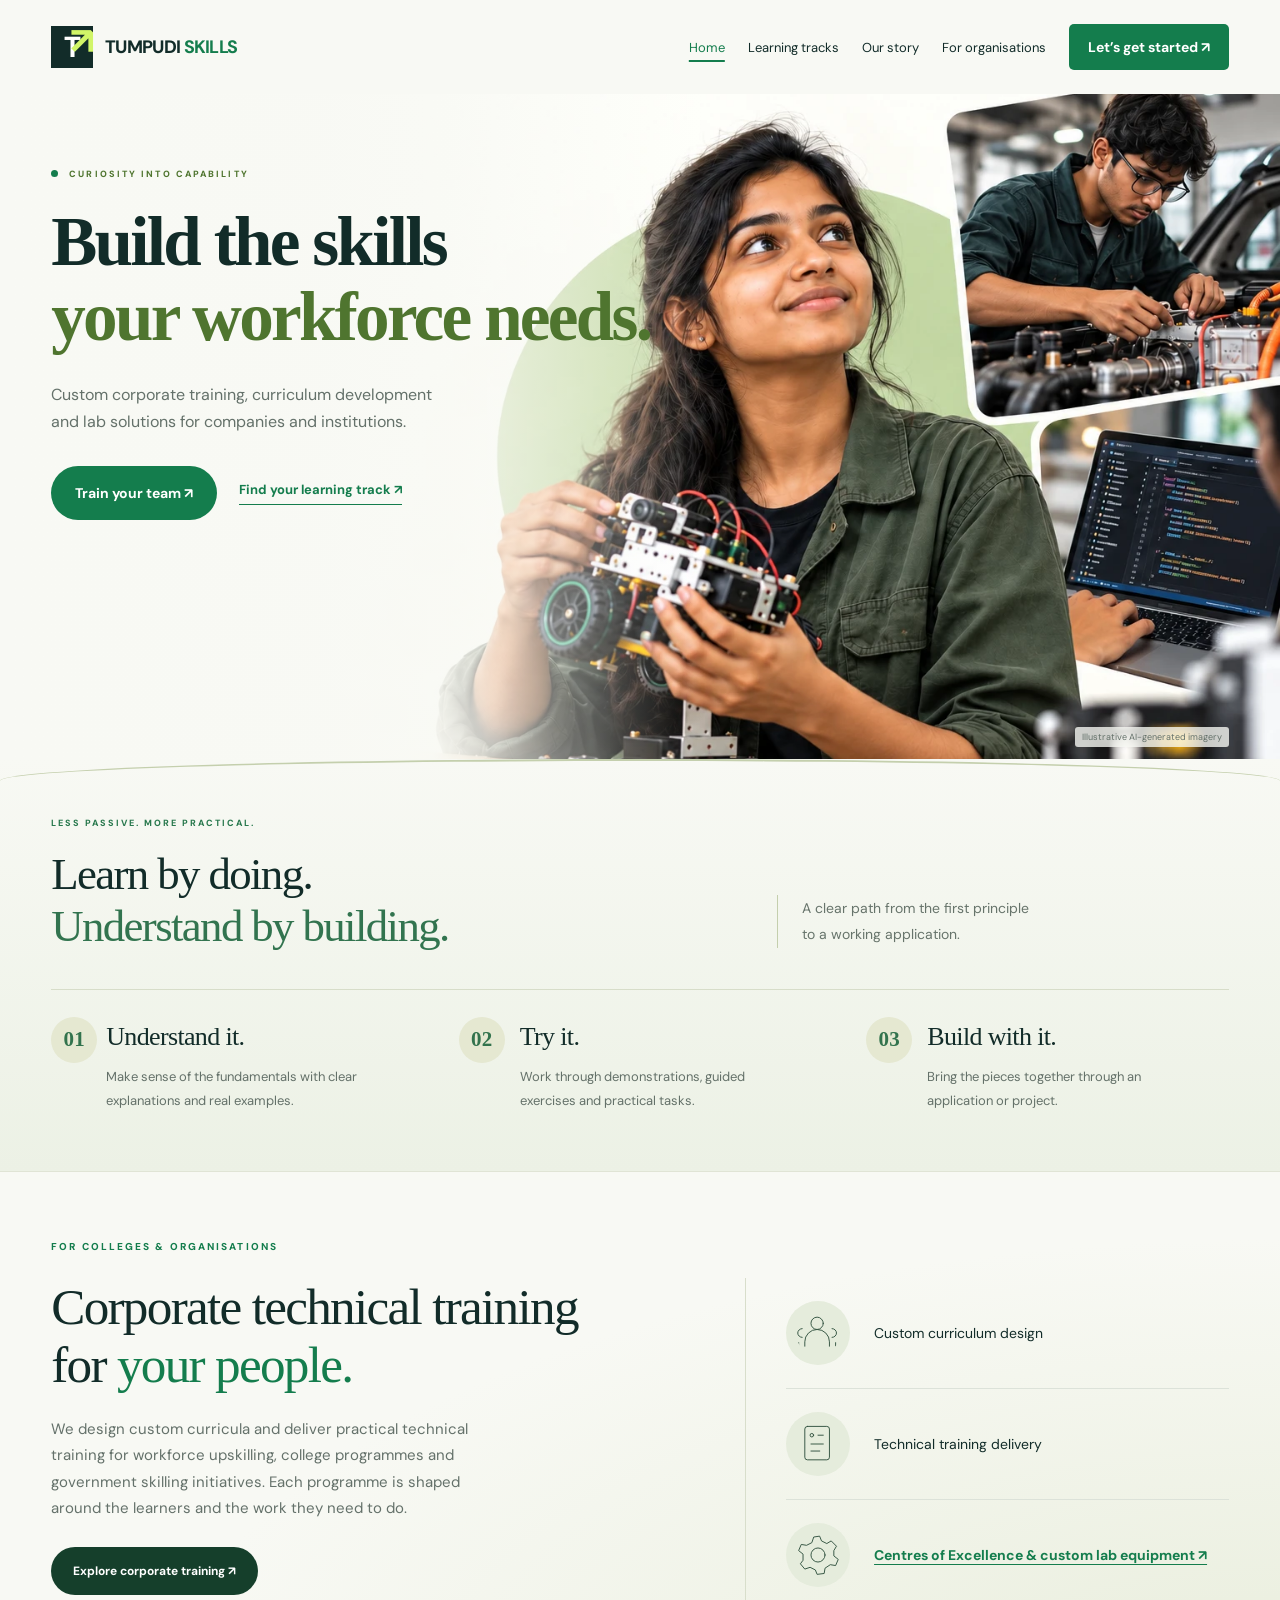
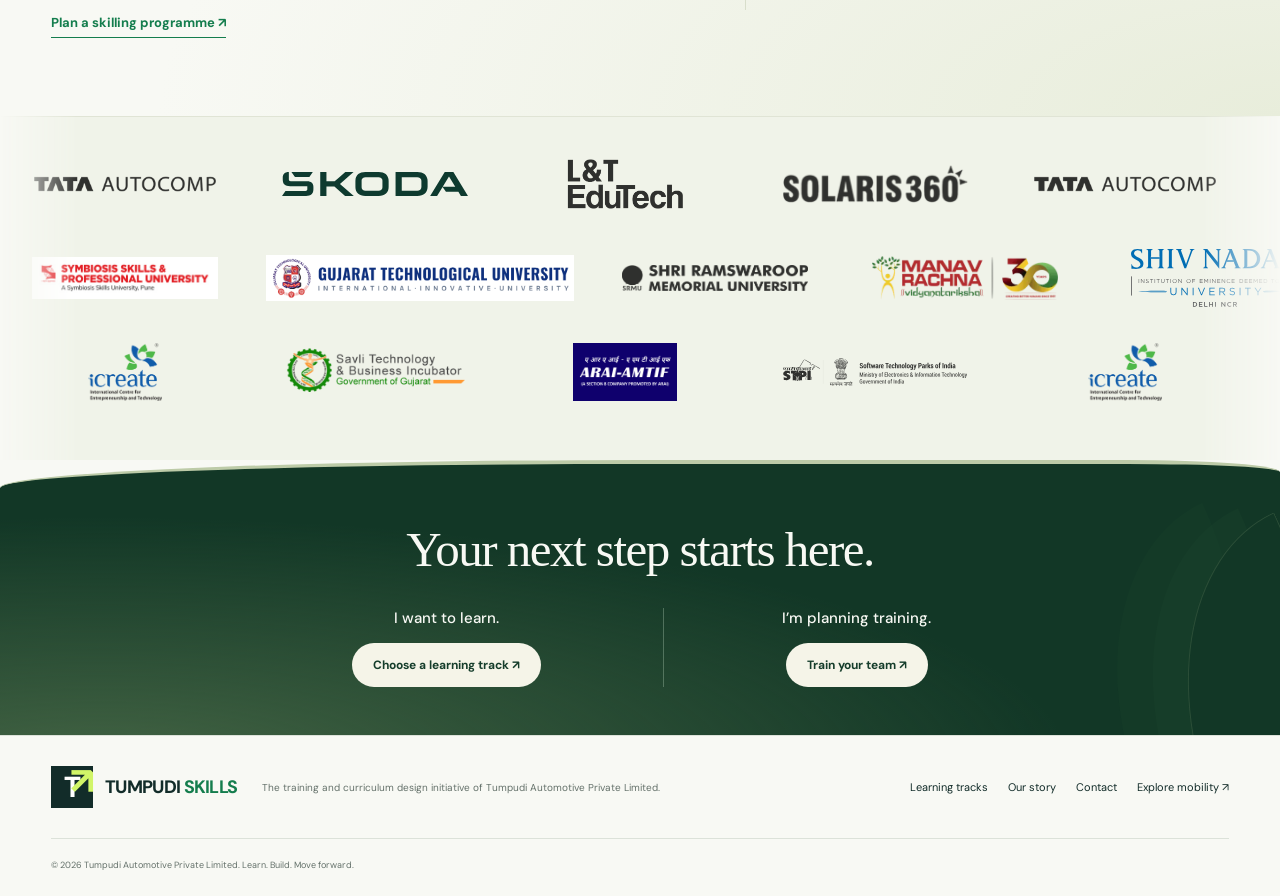
==== commit 3b45d37b: "Add files via upload" ====
--- a/index.html
+++ b/index.html
@@ -1,3 +1,12 @@
-<!doctype html><html lang="en"><head><meta charset="utf-8"><meta name="viewport" content="width=device-width,initial-scale=1"><title>Practical learning. Real capability. — Tumpudi Skills</title><meta name="description" content="Explore practical learning in EV technology, mechatronics, design, AI, data analytics and cybersecurity with Tumpudi Skills."><link rel="stylesheet" href="style.css?v=8"><link rel="stylesheet" href="home.css?v=12"><link rel="stylesheet" href="visual-refinement.css?v=3"><link rel="stylesheet" href="track-art.css"></head><body class="skills-home">
-<header><a class="brand" href="index.html"><span class="mark">T<span>↗</span></span><span>TUMPUDI <b>SKILLS</b></span></a><button class="menu" aria-label="Toggle navigation" aria-expanded="false">☰</button><nav><a aria-current="page" href="index.html">Home</a><a href="tracks.html">Learning tracks</a><a href="story.html">Our story</a><a href="institutions.html">For organisations</a><a class="button small" href="contact.html" >Let’s get started ↗</a></nav></header><main><section class="hero hero-curiosity wrap"><div class="hero-art"><img src="assets/curiosity-learning.webp" alt="Illustration of a learner with a robotics project alongside engineering and coding scenes" fetchpriority="high" width="1536" height="1024"></div><div class="hero-copy"><p class="eyebrow"><i></i> CURIOSITY INTO CAPABILITY</p><h1>Build the skills<br><em>your workforce needs.</em></h1><p class="intro">Custom curricula, hands-on technical training, and lab setup for companies and institutions.</p><div class="actions"><a class="button" href="institutions.html">Train your team ↗</a><button class="textlink hero-track-link" data-open-courses>Find your learning track ↗</button></div></div><span class="hero-image-note">Illustrative AI-generated imagery</span></section><section class="approach home-approach" id="how-we-learn"><div class="wrap"><div class="section-head"><div><p class="eyebrow">LESS PASSIVE. MORE PRACTICAL.</p><h2>Learn by doing.<br><em>Understand by building.</em></h2></div><p>A clear path from the first principle<br>to a working application.</p></div><div class="steps"><article><span>01</span><h3>Understand it.</h3><p>Make sense of the fundamentals with clear explanations and real examples.</p></article><article><span>02</span><h3>Try it.</h3><p>Work through demonstrations, guided exercises and practical tasks.</p></article><article><span>03</span><h3>Build with it.</h3><p>Bring the pieces together through an application or project.</p></article></div></div></section><section class="wrap institutions home-institutions" id="home-institutions"><div class="institution-editorial"><div class="institution-copy"><p class="eyebrow">FOR COLLEGES & ORGANISATIONS</p><h2>Custom technical training<br>for <em>your people.</em></h2><p class="intro">We design and deliver custom curricula for companies, colleges and government skilling programmes, shaped around the learners and the work they need to do.</p><a href="institutions.html" class="button" id="institution-link">Explore custom training ↗</a><p><a class="textlink" href="institutions.html#skilling">Plan a skilling programme ↗</a></p></div><ul class="institution-offerings"><li><svg viewBox="0 0 50 50" aria-hidden="true"><circle cx="24" cy="14" r="7"/><path d="M10 40v-5a14 14 0 0 1 28 0v5M7 20a5 5 0 0 0 0 10M41 20a5 5 0 0 1 0 10M3 40v-4m42 4v-4"/></svg><span>Custom curriculum design</span></li><li><svg viewBox="0 0 50 50" aria-hidden="true"><rect x="10" y="5" width="28" height="38" rx="3"/><circle cx="18" cy="15" r="2"/><path d="M25 15h6M17 25h14M17 33h10"/></svg><span>Technical training delivery</span></li><li><svg viewBox="0 0 50 50" aria-hidden="true"><path d="m20 5-2 6-6 3-6-1-3 7 5 4v7l-3 4 5 6 6-2 6 3 2 5 8-1 1-6 6-4 6 1 3-7-5-4v-6l3-5-6-6-5 3-6-3-2-5Z"/><circle cx="25" cy="25" r="8"/></svg><span><a class="textlink" href="institutions.html#centres-of-excellence">Centres of Excellence &amp; custom lab equipment ↗</a></span></li></ul></div></section><section class="credibility logo-carousel" id="home-associations" aria-label="Education, industry and innovation associations"><div class="logo-rows desktop-logo-rows"><div class="logo-lane"><div class="logo-belt"><div class="logo-set"><a class="organisation-logo dark-logo" href="https://www.tataautocomp.com/" target="_blank" rel="noopener noreferrer"><div class="logo-image"><img src="assets/logos/taco.svg" alt="Tata AutoComp (TACO) logo" loading="lazy"></div></a><a class="organisation-logo " href="https://www.skoda-auto.com/" target="_blank" rel="noopener noreferrer"><div class="logo-image"><img src="assets/logos/skoda.svg" alt="Škoda logo" loading="lazy"></div></a><a class="organisation-logo mono-logo" href="https://lntedutech.com/" target="_blank" rel="noopener noreferrer"><div class="logo-image"><img src="assets/logos/lnt.png" alt="L&T EduTech logo" loading="lazy"></div></a><a class="organisation-logo dark-logo" href="https://solaris360.com/" target="_blank" rel="noopener noreferrer"><div class="logo-image"><img src="assets/logos/solaris360.webp" alt="Solaris 360 logo" loading="lazy"></div></a><a tabindex="-1" aria-hidden="true" class="organisation-logo dark-logo" href="https://www.tataautocomp.com/" target="_blank" rel="noopener noreferrer"><div class="logo-image"><img src="assets/logos/taco.svg" alt="Tata AutoComp (TACO) logo" loading="lazy"></div></a><a tabindex="-1" aria-hidden="true" class="organisation-logo " href="https://www.skoda-auto.com/" target="_blank" rel="noopener noreferrer"><div class="logo-image"><img src="assets/logos/skoda.svg" alt="Škoda logo" loading="lazy"></div></a><a tabindex="-1" aria-hidden="true" class="organisation-logo mono-logo" href="https://lntedutech.com/" target="_blank" rel="noopener noreferrer"><div class="logo-image"><img src="assets/logos/lnt.png" alt="L&T EduTech logo" loading="lazy"></div></a><a tabindex="-1" aria-hidden="true" class="organisation-logo dark-logo" href="https://solaris360.com/" target="_blank" rel="noopener noreferrer"><div class="logo-image"><img src="assets/logos/solaris360.webp" alt="Solaris 360 logo" loading="lazy"></div></a></div><div class="logo-set" aria-hidden="true"><a tabindex="-1" aria-hidden="true" class="organisation-logo dark-logo" href="https://www.tataautocomp.com/" target="_blank" rel="noopener noreferrer"><div class="logo-image"><img src="assets/logos/taco.svg" alt="Tata AutoComp (TACO) logo" loading="lazy"></div></a><a tabindex="-1" aria-hidden="true" class="organisation-logo " href="https://www.skoda-auto.com/" target="_blank" rel="noopener noreferrer"><div class="logo-image"><img src="assets/logos/skoda.svg" alt="Škoda logo" loading="lazy"></div></a><a tabindex="-1" aria-hidden="true" class="organisation-logo mono-logo" href="https://lntedutech.com/" target="_blank" rel="noopener noreferrer"><div class="logo-image"><img src="assets/logos/lnt.png" alt="L&T EduTech logo" loading="lazy"></div></a><a tabindex="-1" aria-hidden="true" class="organisation-logo dark-logo" href="https://solaris360.com/" target="_blank" rel="noopener noreferrer"><div class="logo-image"><img src="assets/logos/solaris360.webp" alt="Solaris 360 logo" loading="lazy"></div></a><a tabindex="-1" aria-hidden="true" class="organisation-logo dark-logo" href="https://www.tataautocomp.com/" target="_blank" rel="noopener noreferrer"><div class="logo-image"><img src="assets/logos/taco.svg" alt="Tata AutoComp (TACO) logo" loading="lazy"></div></a><a tabindex="-1" aria-hidden="true" class="organisation-logo " href="https://www.skoda-auto.com/" target="_blank" rel="noopener noreferrer"><div class="logo-image"><img src="assets/logos/skoda.svg" alt="Škoda logo" loading="lazy"></div></a><a tabindex="-1" aria-hidden="true" class="organisation-logo mono-logo" href="https://lntedutech.com/" target="_blank" rel="noopener noreferrer"><div class="logo-image"><img src="assets/logos/lnt.png" alt="L&T EduTech logo" loading="lazy"></div></a><a tabindex="-1" aria-hidden="true" class="organisation-logo dark-logo" href="https://solaris360.com/" target="_blank" rel="noopener noreferrer"><div class="logo-image"><img src="assets/logos/solaris360.webp" alt="Solaris 360 logo" loading="lazy"></div></a></div></div></div><div class="logo-lane"><div class="logo-belt"><div class="logo-set"><a class="organisation-logo " href="https://sspu.ac.in/" target="_blank" rel="noopener noreferrer"><div class="logo-image"><img src="assets/logos/sspu.jpg" alt="Symbiosis Skills University logo" loading="lazy"></div></a><a class="organisation-logo gtu-logo " href="https://www.gtu.ac.in/" target="_blank" rel="noopener noreferrer"><div class="logo-image"><img src="assets/logos/gtu-wordmark.png" alt="Gujarat Technological University logo" loading="lazy"></div></a><a class="organisation-logo dark-logo" href="https://srmu.ac.in/" target="_blank" rel="noopener noreferrer"><div class="logo-image"><img src="assets/logos/srmu.png" alt="SRMU · Lucknow logo" loading="lazy"></div></a><a class="organisation-logo " href="https://manavrachna.edu.in/mru" target="_blank" rel="noopener noreferrer"><div class="logo-image"><img src="assets/logos/mru.webp" alt="MRU · Faridabad logo" loading="lazy"></div></a><a class="organisation-logo " href="https://snu.edu.in/" target="_blank" rel="noopener noreferrer"><div class="logo-image"><img src="assets/logos/snu.svg" alt="SNU · Delhi-NCR logo" loading="lazy"></div></a><a tabindex="-1" aria-hidden="true" class="organisation-logo " href="https://sspu.ac.in/" target="_blank" rel="noopener noreferrer"><div class="logo-image"><img src="assets/logos/sspu.jpg" alt="Symbiosis Skills University logo" loading="lazy"></div></a><a tabindex="-1" aria-hidden="true" class="organisation-logo gtu-logo " href="https://www.gtu.ac.in/" target="_blank" rel="noopener noreferrer"><div class="logo-image"><img src="assets/logos/gtu-wordmark.png" alt="Gujarat Technological University logo" loading="lazy"></div></a><a tabindex="-1" aria-hidden="true" class="organisation-logo dark-logo" href="https://srmu.ac.in/" target="_blank" rel="noopener noreferrer"><div class="logo-image"><img src="assets/logos/srmu.png" alt="SRMU · Lucknow logo" loading="lazy"></div></a><a tabindex="-1" aria-hidden="true" class="organisation-logo " href="https://manavrachna.edu.in/mru" target="_blank" rel="noopener noreferrer"><div class="logo-image"><img src="assets/logos/mru.webp" alt="MRU · Faridabad logo" loading="lazy"></div></a><a tabindex="-1" aria-hidden="true" class="organisation-logo " href="https://snu.edu.in/" target="_blank" rel="noopener noreferrer"><div class="logo-image"><img src="assets/logos/snu.svg" alt="SNU · Delhi-NCR logo" loading="lazy"></div></a></div><div class="logo-set" aria-hidden="true"><a tabindex="-1" aria-hidden="true" class="organisation-logo " href="https://sspu.ac.in/" target="_blank" rel="noopener noreferrer"><div class="logo-image"><img src="assets/logos/sspu.jpg" alt="Symbiosis Skills University logo" loading="lazy"></div></a><a tabindex="-1" aria-hidden="true" class="organisation-logo gtu-logo " href="https://www.gtu.ac.in/" target="_blank" rel="noopener noreferrer"><div class="logo-image"><img src="assets/logos/gtu-wordmark.png" alt="Gujarat Technological University logo" loading="lazy"></div></a><a tabindex="-1" aria-hidden="true" class="organisation-logo dark-logo" href="https://srmu.ac.in/" target="_blank" rel="noopener noreferrer"><div class="logo-image"><img src="assets/logos/srmu.png" alt="SRMU · Lucknow logo" loading="lazy"></div></a><a tabindex="-1" aria-hidden="true" class="organisation-logo " href="https://manavrachna.edu.in/mru" target="_blank" rel="noopener noreferrer"><div class="logo-image"><img src="assets/logos/mru.webp" alt="MRU · Faridabad logo" loading="lazy"></div></a><a tabindex="-1" aria-hidden="true" class="organisation-logo " href="https://snu.edu.in/" target="_blank" rel="noopener noreferrer"><div class="logo-image"><img src="assets/logos/snu.svg" alt="SNU · Delhi-NCR logo" loading="lazy"></div></a><a tabindex="-1" aria-hidden="true" class="organisation-logo " href="https://sspu.ac.in/" target="_blank" rel="noopener noreferrer"><div class="logo-image"><img src="assets/logos/sspu.jpg" alt="Symbiosis Skills University logo" loading="lazy"></div></a><a tabindex="-1" aria-hidden="true" class="organisation-logo gtu-logo " href="https://www.gtu.ac.in/" target="_blank" rel="noopener noreferrer"><div class="logo-image"><img src="assets/logos/gtu-wordmark.png" alt="Gujarat Technological University logo" loading="lazy"></div></a><a tabindex="-1" aria-hidden="true" class="organisation-logo dark-logo" href="https://srmu.ac.in/" target="_blank" rel="noopener noreferrer"><div class="logo-image"><img src="assets/logos/srmu.png" alt="SRMU · Lucknow logo" loading="lazy"></div></a><a tabindex="-1" aria-hidden="true" class="organisation-logo " href="https://manavrachna.edu.in/mru" target="_blank" rel="noopener noreferrer"><div class="logo-image"><img src="assets/logos/mru.webp" alt="MRU · Faridabad logo" loading="lazy"></div></a><a tabindex="-1" aria-hidden="true" class="organisation-logo " href="https://snu.edu.in/" target="_blank" rel="noopener noreferrer"><div class="logo-image"><img src="assets/logos/snu.svg" alt="SNU · Delhi-NCR logo" loading="lazy"></div></a></div></div></div><div class="logo-lane"><div class="logo-belt"><div class="logo-set"><a class="organisation-logo " href="https://icreate.org.in/" target="_blank" rel="noopener noreferrer"><div class="logo-image"><img src="assets/logos/icreate.png" alt="iCreate logo" loading="lazy"></div></a><a class="organisation-logo " href="https://stbi.gujarat.gov.in/" target="_blank" rel="noopener noreferrer"><div class="logo-image"><img src="assets/logos/savli.png" alt="Savli STBI logo" loading="lazy"></div></a><a class="organisation-logo " href="https://www.amtifarai.org/" target="_blank" rel="noopener noreferrer"><div class="logo-image"><img src="assets/logos/arai.png" alt="ARAI AMTIF logo" loading="lazy"></div></a><a class="organisation-logo dark-logo" href="https://stpi.in/en" target="_blank" rel="noopener noreferrer"><div class="logo-image"><img src="assets/logos/stpi.svg" alt="STPI · Pune logo" loading="lazy"></div></a><a tabindex="-1" aria-hidden="true" class="organisation-logo " href="https://icreate.org.in/" target="_blank" rel="noopener noreferrer"><div class="logo-image"><img src="assets/logos/icreate.png" alt="iCreate logo" loading="lazy"></div></a><a tabindex="-1" aria-hidden="true" class="organisation-logo " href="https://stbi.gujarat.gov.in/" target="_blank" rel="noopener noreferrer"><div class="logo-image"><img src="assets/logos/savli.png" alt="Savli STBI logo" loading="lazy"></div></a><a tabindex="-1" aria-hidden="true" class="organisation-logo " href="https://www.amtifarai.org/" target="_blank" rel="noopener noreferrer"><div class="logo-image"><img src="assets/logos/arai.png" alt="ARAI AMTIF logo" loading="lazy"></div></a><a tabindex="-1" aria-hidden="true" class="organisation-logo dark-logo" href="https://stpi.in/en" target="_blank" rel="noopener noreferrer"><div class="logo-image"><img src="assets/logos/stpi.svg" alt="STPI · Pune logo" loading="lazy"></div></a></div><div class="logo-set" aria-hidden="true"><a tabindex="-1" aria-hidden="true" class="organisation-logo " href="https://icreate.org.in/" target="_blank" rel="noopener noreferrer"><div class="logo-image"><img src="assets/logos/icreate.png" alt="iCreate logo" loading="lazy"></div></a><a tabindex="-1" aria-hidden="true" class="organisation-logo " href="https://stbi.gujarat.gov.in/" target="_blank" rel="noopener noreferrer"><div class="logo-image"><img src="assets/logos/savli.png" alt="Savli STBI logo" loading="lazy"></div></a><a tabindex="-1" aria-hidden="true" class="organisation-logo " href="https://www.amtifarai.org/" target="_blank" rel="noopener noreferrer"><div class="logo-image"><img src="assets/logos/arai.png" alt="ARAI AMTIF logo" loading="lazy"></div></a><a tabindex="-1" aria-hidden="true" class="organisation-logo dark-logo" href="https://stpi.in/en" target="_blank" rel="noopener noreferrer"><div class="logo-image"><img src="assets/logos/stpi.svg" alt="STPI · Pune logo" loading="lazy"></div></a><a tabindex="-1" aria-hidden="true" class="organisation-logo " href="https://icreate.org.in/" target="_blank" rel="noopener noreferrer"><div class="logo-image"><img src="assets/logos/icreate.png" alt="iCreate logo" loading="lazy"></div></a><a tabindex="-1" aria-hidden="true" class="organisation-logo " href="https://stbi.gujarat.gov.in/" target="_blank" rel="noopener noreferrer"><div class="logo-image"><img src="assets/logos/savli.png" alt="Savli STBI logo" loading="lazy"></div></a><a tabindex="-1" aria-hidden="true" class="organisation-logo " href="https://www.amtifarai.org/" target="_blank" rel="noopener noreferrer"><div class="logo-image"><img src="assets/logos/arai.png" alt="ARAI AMTIF logo" loading="lazy"></div></a><a tabindex="-1" aria-hidden="true" class="organisation-logo dark-logo" href="https://stpi.in/en" target="_blank" rel="noopener noreferrer"><div class="logo-image"><img src="assets/logos/stpi.svg" alt="STPI · Pune logo" loading="lazy"></div></a></div></div></div></div><div class="logo-rows mobile-logo-rows"><div class="logo-lane"><div class="logo-belt"><div class="logo-set"><a class="organisation-logo dark-logo" href="https://www.tataautocomp.com/" target="_blank" rel="noopener noreferrer"><div class="logo-image"><img src="assets/logos/taco.svg" alt="Tata AutoComp (TACO) logo" loading="lazy"></div></a><a class="organisation-logo " href="https://www.skoda-auto.com/" target="_blank" rel="noopener noreferrer"><div class="logo-image"><img src="assets/logos/skoda.svg" alt="Škoda logo" loading="lazy"></div></a><a class="organisation-logo mono-logo" href="https://lntedutech.com/" target="_blank" rel="noopener noreferrer"><div class="logo-image"><img src="assets/logos/lnt.png" alt="L&T EduTech logo" loading="lazy"></div></a><a class="organisation-logo dark-logo" href="https://solaris360.com/" target="_blank" rel="noopener noreferrer"><div class="logo-image"><img src="assets/logos/solaris360.webp" alt="Solaris 360 logo" loading="lazy"></div></a></div><div class="logo-set" aria-hidden="true"><a tabindex="-1" aria-hidden="true" class="organisation-logo dark-logo" href="https://www.tataautocomp.com/" target="_blank" rel="noopener noreferrer"><div class="logo-image"><img src="assets/logos/taco.svg" alt="Tata AutoComp (TACO) logo" loading="lazy"></div></a><a tabindex="-1" aria-hidden="true" class="organisation-logo " href="https://www.skoda-auto.com/" target="_blank" rel="noopener noreferrer"><div class="logo-image"><img src="assets/logos/skoda.svg" alt="Škoda logo" loading="lazy"></div></a><a tabindex="-1" aria-hidden="true" class="organisation-logo mono-logo" href="https://lntedutech.com/" target="_blank" rel="noopener noreferrer"><div class="logo-image"><img src="assets/logos/lnt.png" alt="L&T EduTech logo" loading="lazy"></div></a><a tabindex="-1" aria-hidden="true" class="organisation-logo dark-logo" href="https://solaris360.com/" target="_blank" rel="noopener noreferrer"><div class="logo-image"><img src="assets/logos/solaris360.webp" alt="Solaris 360 logo" loading="lazy"></div></a></div></div></div><div class="logo-lane"><div class="logo-belt"><div class="logo-set"><a class="organisation-logo " href="https://sspu.ac.in/" target="_blank" rel="noopener noreferrer"><div class="logo-image"><img src="assets/logos/sspu.jpg" alt="Symbiosis Skills University logo" loading="lazy"></div></a><a class="organisation-logo gtu-logo " href="https://www.gtu.ac.in/" target="_blank" rel="noopener noreferrer"><div class="logo-image"><img src="assets/logos/gtu-wordmark.png" alt="Gujarat Technological University logo" loading="lazy"></div></a><a class="organisation-logo dark-logo" href="https://srmu.ac.in/" target="_blank" rel="noopener noreferrer"><div class="logo-image"><img src="assets/logos/srmu.png" alt="SRMU · Lucknow logo" loading="lazy"></div></a><a class="organisation-logo " href="https://manavrachna.edu.in/mru" target="_blank" rel="noopener noreferrer"><div class="logo-image"><img src="assets/logos/mru.webp" alt="MRU · Faridabad logo" loading="lazy"></div></a><a class="organisation-logo " href="https://snu.edu.in/" target="_blank" rel="noopener noreferrer"><div class="logo-image"><img src="assets/logos/snu.svg" alt="SNU · Delhi-NCR logo" loading="lazy"></div></a><a class="organisation-logo " href="https://icreate.org.in/" target="_blank" rel="noopener noreferrer"><div class="logo-image"><img src="assets/logos/icreate.png" alt="iCreate logo" loading="lazy"></div></a><a class="organisation-logo " href="https://stbi.gujarat.gov.in/" target="_blank" rel="noopener noreferrer"><div class="logo-image"><img src="assets/logos/savli.png" alt="Savli STBI logo" loading="lazy"></div></a><a class="organisation-logo " href="https://www.amtifarai.org/" target="_blank" rel="noopener noreferrer"><div class="logo-image"><img src="assets/logos/arai.png" alt="ARAI AMTIF logo" loading="lazy"></div></a><a class="organisation-logo dark-logo" href="https://stpi.in/en" target="_blank" rel="noopener noreferrer"><div class="logo-image"><img src="assets/logos/stpi.svg" alt="STPI · Pune logo" loading="lazy"></div></a></div><div class="logo-set" aria-hidden="true"><a tabindex="-1" aria-hidden="true" class="organisation-logo " href="https://sspu.ac.in/" target="_blank" rel="noopener noreferrer"><div class="logo-image"><img src="assets/logos/sspu.jpg" alt="Symbiosis Skills University logo" loading="lazy"></div></a><a tabindex="-1" aria-hidden="true" class="organisation-logo gtu-logo " href="https://www.gtu.ac.in/" target="_blank" rel="noopener noreferrer"><div class="logo-image"><img src="assets/logos/gtu-wordmark.png" alt="Gujarat Technological University logo" loading="lazy"></div></a><a tabindex="-1" aria-hidden="true" class="organisation-logo dark-logo" href="https://srmu.ac.in/" target="_blank" rel="noopener noreferrer"><div class="logo-image"><img src="assets/logos/srmu.png" alt="SRMU · Lucknow logo" loading="lazy"></div></a><a tabindex="-1" aria-hidden="true" class="organisation-logo " href="https://manavrachna.edu.in/mru" target="_blank" rel="noopener noreferrer"><div class="logo-image"><img src="assets/logos/mru.webp" alt="MRU · Faridabad logo" loading="lazy"></div></a><a tabindex="-1" aria-hidden="true" class="organisation-logo " href="https://snu.edu.in/" target="_blank" rel="noopener noreferrer"><div class="logo-image"><img src="assets/logos/snu.svg" alt="SNU · Delhi-NCR logo" loading="lazy"></div></a><a tabindex="-1" aria-hidden="true" class="organisation-logo " href="https://icreate.org.in/" target="_blank" rel="noopener noreferrer"><div class="logo-image"><img src="assets/logos/icreate.png" alt="iCreate logo" loading="lazy"></div></a><a tabindex="-1" aria-hidden="true" class="organisation-logo " href="https://stbi.gujarat.gov.in/" target="_blank" rel="noopener noreferrer"><div class="logo-image"><img src="assets/logos/savli.png" alt="Savli STBI logo" loading="lazy"></div></a><a tabindex="-1" aria-hidden="true" class="organisation-logo " href="https://www.amtifarai.org/" target="_blank" rel="noopener noreferrer"><div class="logo-image"><img src="assets/logos/arai.png" alt="ARAI AMTIF logo" loading="lazy"></div></a><a tabindex="-1" aria-hidden="true" class="organisation-logo dark-logo" href="https://stpi.in/en" target="_blank" rel="noopener noreferrer"><div class="logo-image"><img src="assets/logos/stpi.svg" alt="STPI · Pune logo" loading="lazy"></div></a></div></div></div></div></section><section class="next-chapter"><div class="wrap next-inner"><p class="eyebrow">START WHERE YOU ARE</p><h2>Your next step <em>starts here.</em></h2><div class="next-options"><article><span class="choice-symbol" aria-hidden="true">↗</span><h3>I want to learn.</h3><p>Follow your curiosity into a new skill.</p><button class="button" data-open-courses>Choose a learning track ↗</button></article><article><span class="choice-symbol" aria-hidden="true">＋</span><h3>I’m planning training.</h3><p>Bring practical learning to your people.</p><a class="button institution-choice" href="institutions.html">Train your team ↗</a></article></div></div></section></main><footer class="wrap"><a class="brand" href="index.html"><span class="mark">T<span>↗</span></span><span>TUMPUDI <b>SKILLS</b></span></a><p>The training and curriculum design initiative of Tumpudi Automotive Private Limited.</p><div><a href="tracks.html">Learning tracks</a><a href="story.html">Our story</a><a href="contact.html">Contact</a><a href="https://mobility.tumpudi.in">Explore mobility ↗</a></div><small>© <span id="year"></span> Tumpudi Automotive Private Limited. Learn. Build. Move forward.</small></footer>
+<!doctype html><html lang="en"><head><meta charset="utf-8"><meta name="viewport" content="width=device-width,initial-scale=1"><title>Tumpudi Skills | Corporate Training &amp; Custom Curricula</title><meta name="description" content="Build workforce capability with custom curricula, hands-on technical training, Centres of Excellence and lab solutions from Tumpudi Skills."><link rel="stylesheet" href="style.css?v=8"><link rel="stylesheet" href="home.css?v=12"><link rel="stylesheet" href="visual-refinement.css?v=3"><link rel="stylesheet" href="track-art.css">
+<link rel="canonical" href="https://skills.tumpudi.in/">
+<meta property="og:type" content="website">
+<meta property="og:site_name" content="Tumpudi Skills">
+<meta property="og:title" content="Tumpudi Skills | Corporate Training &amp; Custom Curricula">
+<meta property="og:description" content="Build workforce capability with custom curricula, hands-on technical training, Centres of Excellence and lab solutions from Tumpudi Skills.">
+<meta property="og:url" content="https://skills.tumpudi.in/">
+<meta name="twitter:card" content="summary">
+<script type="application/ld+json">{"@context": "https://schema.org", "@graph": [{"@type": "WebPage", "@id": "https://skills.tumpudi.in/#webpage", "url": "https://skills.tumpudi.in/", "name": "Tumpudi Skills | Corporate Training & Custom Curricula", "description": "Build workforce capability with custom curricula, hands-on technical training, Centres of Excellence and lab solutions from Tumpudi Skills.", "inLanguage": "en", "isPartOf": {"@id": "https://skills.tumpudi.in/#website"}, "about": {"@id": "https://skills.tumpudi.in/#organization"}}, {"@type": "WebSite", "@id": "https://skills.tumpudi.in/#website", "url": "https://skills.tumpudi.in/", "name": "Tumpudi Skills", "publisher": {"@id": "https://skills.tumpudi.in/#organization"}}, {"@type": "Organization", "@id": "https://skills.tumpudi.in/#organization", "name": "Tumpudi Skills", "url": "https://skills.tumpudi.in/", "description": "Build workforce capability with custom curricula, hands-on technical training, Centres of Excellence and lab solutions from Tumpudi Skills.", "email": "info@tumpudi.in", "telephone": "+91-82474-62750", "parentOrganization": {"@type": "Organization", "name": "Tumpudi Automotive Private Limited", "url": "https://mobility.tumpudi.in/"}}]}</script>
+</head><body class="skills-home">
+<header><a class="brand" href="index.html"><span class="mark">T<span>↗</span></span><span>TUMPUDI <b>SKILLS</b></span></a><button class="menu" aria-label="Toggle navigation" aria-expanded="false">☰</button><nav><a aria-current="page" href="index.html">Home</a><a href="tracks.html">Learning tracks</a><a href="story.html">Our story</a><a href="institutions.html">For organisations</a><a class="button small" href="contact.html" >Let’s get started ↗</a></nav></header><main><section class="hero hero-curiosity wrap"><div class="hero-art"><img src="assets/curiosity-learning.webp" alt="Illustration of a learner with a robotics project alongside engineering and coding scenes" fetchpriority="high" width="1536" height="1024"></div><div class="hero-copy"><p class="eyebrow"><i></i> CURIOSITY INTO CAPABILITY</p><h1>Build the skills<br><em>your workforce needs.</em></h1><p class="intro">Custom corporate training, curriculum development and lab solutions for companies and institutions.</p><div class="actions"><a class="button" href="institutions.html">Train your team ↗</a><button class="textlink hero-track-link" data-open-courses>Find your learning track ↗</button></div></div><span class="hero-image-note">Illustrative AI-generated imagery</span></section><section class="approach home-approach" id="how-we-learn"><div class="wrap"><div class="section-head"><div><p class="eyebrow">LESS PASSIVE. MORE PRACTICAL.</p><h2>Learn by doing.<br><em>Understand by building.</em></h2></div><p>A clear path from the first principle<br>to a working application.</p></div><div class="steps"><article><span>01</span><h3>Understand it.</h3><p>Make sense of the fundamentals with clear explanations and real examples.</p></article><article><span>02</span><h3>Try it.</h3><p>Work through demonstrations, guided exercises and practical tasks.</p></article><article><span>03</span><h3>Build with it.</h3><p>Bring the pieces together through an application or project.</p></article></div></div></section><section class="wrap institutions home-institutions" id="home-institutions"><div class="institution-editorial"><div class="institution-copy"><p class="eyebrow">FOR COLLEGES & ORGANISATIONS</p><h2>Corporate technical training<br>for <em>your people.</em></h2><p class="intro">We design custom curricula and deliver practical technical training for workforce upskilling, college programmes and government skilling initiatives. Each programme is shaped around the learners and the work they need to do.</p><a href="institutions.html" class="button" id="institution-link">Explore corporate training ↗</a><p><a class="textlink" href="institutions.html#skilling">Plan a skilling programme ↗</a></p></div><ul class="institution-offerings"><li><svg viewBox="0 0 50 50" aria-hidden="true"><circle cx="24" cy="14" r="7"/><path d="M10 40v-5a14 14 0 0 1 28 0v5M7 20a5 5 0 0 0 0 10M41 20a5 5 0 0 1 0 10M3 40v-4m42 4v-4"/></svg><span>Custom curriculum design</span></li><li><svg viewBox="0 0 50 50" aria-hidden="true"><rect x="10" y="5" width="28" height="38" rx="3"/><circle cx="18" cy="15" r="2"/><path d="M25 15h6M17 25h14M17 33h10"/></svg><span>Technical training delivery</span></li><li><svg viewBox="0 0 50 50" aria-hidden="true"><path d="m20 5-2 6-6 3-6-1-3 7 5 4v7l-3 4 5 6 6-2 6 3 2 5 8-1 1-6 6-4 6 1 3-7-5-4v-6l3-5-6-6-5 3-6-3-2-5Z"/><circle cx="25" cy="25" r="8"/></svg><span><a class="textlink" href="institutions.html#centres-of-excellence">Centres of Excellence &amp; custom lab equipment ↗</a></span></li></ul></div></section><section class="credibility logo-carousel" id="home-associations" aria-label="Education, industry and innovation associations"><div class="logo-rows desktop-logo-rows"><div class="logo-lane"><div class="logo-belt"><div class="logo-set"><a class="organisation-logo dark-logo" href="https://www.tataautocomp.com/" target="_blank" rel="noopener noreferrer"><div class="logo-image"><img src="assets/logos/taco.svg" alt="Tata AutoComp (TACO) logo" loading="lazy"></div></a><a class="organisation-logo " href="https://www.skoda-auto.com/" target="_blank" rel="noopener noreferrer"><div class="logo-image"><img src="assets/logos/skoda.svg" alt="Škoda logo" loading="lazy"></div></a><a class="organisation-logo mono-logo" href="https://lntedutech.com/" target="_blank" rel="noopener noreferrer"><div class="logo-image"><img src="assets/logos/lnt.png" alt="L&T EduTech logo" loading="lazy"></div></a><a class="organisation-logo dark-logo" href="https://solaris360.com/" target="_blank" rel="noopener noreferrer"><div class="logo-image"><img src="assets/logos/solaris360.webp" alt="Solaris 360 logo" loading="lazy"></div></a><a tabindex="-1" aria-hidden="true" class="organisation-logo dark-logo" href="https://www.tataautocomp.com/" target="_blank" rel="noopener noreferrer"><div class="logo-image"><img src="assets/logos/taco.svg" alt="Tata AutoComp (TACO) logo" loading="lazy"></div></a><a tabindex="-1" aria-hidden="true" class="organisation-logo " href="https://www.skoda-auto.com/" target="_blank" rel="noopener noreferrer"><div class="logo-image"><img src="assets/logos/skoda.svg" alt="Škoda logo" loading="lazy"></div></a><a tabindex="-1" aria-hidden="true" class="organisation-logo mono-logo" href="https://lntedutech.com/" target="_blank" rel="noopener noreferrer"><div class="logo-image"><img src="assets/logos/lnt.png" alt="L&T EduTech logo" loading="lazy"></div></a><a tabindex="-1" aria-hidden="true" class="organisation-logo dark-logo" href="https://solaris360.com/" target="_blank" rel="noopener noreferrer"><div class="logo-image"><img src="assets/logos/solaris360.webp" alt="Solaris 360 logo" loading="lazy"></div></a></div><div class="logo-set" aria-hidden="true"><a tabindex="-1" aria-hidden="true" class="organisation-logo dark-logo" href="https://www.tataautocomp.com/" target="_blank" rel="noopener noreferrer"><div class="logo-image"><img src="assets/logos/taco.svg" alt="Tata AutoComp (TACO) logo" loading="lazy"></div></a><a tabindex="-1" aria-hidden="true" class="organisation-logo " href="https://www.skoda-auto.com/" target="_blank" rel="noopener noreferrer"><div class="logo-image"><img src="assets/logos/skoda.svg" alt="Škoda logo" loading="lazy"></div></a><a tabindex="-1" aria-hidden="true" class="organisation-logo mono-logo" href="https://lntedutech.com/" target="_blank" rel="noopener noreferrer"><div class="logo-image"><img src="assets/logos/lnt.png" alt="L&T EduTech logo" loading="lazy"></div></a><a tabindex="-1" aria-hidden="true" class="organisation-logo dark-logo" href="https://solaris360.com/" target="_blank" rel="noopener noreferrer"><div class="logo-image"><img src="assets/logos/solaris360.webp" alt="Solaris 360 logo" loading="lazy"></div></a><a tabindex="-1" aria-hidden="true" class="organisation-logo dark-logo" href="https://www.tataautocomp.com/" target="_blank" rel="noopener noreferrer"><div class="logo-image"><img src="assets/logos/taco.svg" alt="Tata AutoComp (TACO) logo" loading="lazy"></div></a><a tabindex="-1" aria-hidden="true" class="organisation-logo " href="https://www.skoda-auto.com/" target="_blank" rel="noopener noreferrer"><div class="logo-image"><img src="assets/logos/skoda.svg" alt="Škoda logo" loading="lazy"></div></a><a tabindex="-1" aria-hidden="true" class="organisation-logo mono-logo" href="https://lntedutech.com/" target="_blank" rel="noopener noreferrer"><div class="logo-image"><img src="assets/logos/lnt.png" alt="L&T EduTech logo" loading="lazy"></div></a><a tabindex="-1" aria-hidden="true" class="organisation-logo dark-logo" href="https://solaris360.com/" target="_blank" rel="noopener noreferrer"><div class="logo-image"><img src="assets/logos/solaris360.webp" alt="Solaris 360 logo" loading="lazy"></div></a></div></div></div><div class="logo-lane"><div class="logo-belt"><div class="logo-set"><a class="organisation-logo " href="https://sspu.ac.in/" target="_blank" rel="noopener noreferrer"><div class="logo-image"><img src="assets/logos/sspu.jpg" alt="Symbiosis Skills University logo" loading="lazy"></div></a><a class="organisation-logo gtu-logo " href="https://www.gtu.ac.in/" target="_blank" rel="noopener noreferrer"><div class="logo-image"><img src="assets/logos/gtu-wordmark.png" alt="Gujarat Technological University logo" loading="lazy"></div></a><a class="organisation-logo dark-logo" href="https://srmu.ac.in/" target="_blank" rel="noopener noreferrer"><div class="logo-image"><img src="assets/logos/srmu.png" alt="SRMU · Lucknow logo" loading="lazy"></div></a><a class="organisation-logo " href="https://manavrachna.edu.in/mru" target="_blank" rel="noopener noreferrer"><div class="logo-image"><img src="assets/logos/mru.webp" alt="MRU · Faridabad logo" loading="lazy"></div></a><a class="organisation-logo " href="https://snu.edu.in/" target="_blank" rel="noopener noreferrer"><div class="logo-image"><img src="assets/logos/snu.svg" alt="SNU · Delhi-NCR logo" loading="lazy"></div></a><a tabindex="-1" aria-hidden="true" class="organisation-logo " href="https://sspu.ac.in/" target="_blank" rel="noopener noreferrer"><div class="logo-image"><img src="assets/logos/sspu.jpg" alt="Symbiosis Skills University logo" loading="lazy"></div></a><a tabindex="-1" aria-hidden="true" class="organisation-logo gtu-logo " href="https://www.gtu.ac.in/" target="_blank" rel="noopener noreferrer"><div class="logo-image"><img src="assets/logos/gtu-wordmark.png" alt="Gujarat Technological University logo" loading="lazy"></div></a><a tabindex="-1" aria-hidden="true" class="organisation-logo dark-logo" href="https://srmu.ac.in/" target="_blank" rel="noopener noreferrer"><div class="logo-image"><img src="assets/logos/srmu.png" alt="SRMU · Lucknow logo" loading="lazy"></div></a><a tabindex="-1" aria-hidden="true" class="organisation-logo " href="https://manavrachna.edu.in/mru" target="_blank" rel="noopener noreferrer"><div class="logo-image"><img src="assets/logos/mru.webp" alt="MRU · Faridabad logo" loading="lazy"></div></a><a tabindex="-1" aria-hidden="true" class="organisation-logo " href="https://snu.edu.in/" target="_blank" rel="noopener noreferrer"><div class="logo-image"><img src="assets/logos/snu.svg" alt="SNU · Delhi-NCR logo" loading="lazy"></div></a></div><div class="logo-set" aria-hidden="true"><a tabindex="-1" aria-hidden="true" class="organisation-logo " href="https://sspu.ac.in/" target="_blank" rel="noopener noreferrer"><div class="logo-image"><img src="assets/logos/sspu.jpg" alt="Symbiosis Skills University logo" loading="lazy"></div></a><a tabindex="-1" aria-hidden="true" class="organisation-logo gtu-logo " href="https://www.gtu.ac.in/" target="_blank" rel="noopener noreferrer"><div class="logo-image"><img src="assets/logos/gtu-wordmark.png" alt="Gujarat Technological University logo" loading="lazy"></div></a><a tabindex="-1" aria-hidden="true" class="organisation-logo dark-logo" href="https://srmu.ac.in/" target="_blank" rel="noopener noreferrer"><div class="logo-image"><img src="assets/logos/srmu.png" alt="SRMU · Lucknow logo" loading="lazy"></div></a><a tabindex="-1" aria-hidden="true" class="organisation-logo " href="https://manavrachna.edu.in/mru" target="_blank" rel="noopener noreferrer"><div class="logo-image"><img src="assets/logos/mru.webp" alt="MRU · Faridabad logo" loading="lazy"></div></a><a tabindex="-1" aria-hidden="true" class="organisation-logo " href="https://snu.edu.in/" target="_blank" rel="noopener noreferrer"><div class="logo-image"><img src="assets/logos/snu.svg" alt="SNU · Delhi-NCR logo" loading="lazy"></div></a><a tabindex="-1" aria-hidden="true" class="organisation-logo " href="https://sspu.ac.in/" target="_blank" rel="noopener noreferrer"><div class="logo-image"><img src="assets/logos/sspu.jpg" alt="Symbiosis Skills University logo" loading="lazy"></div></a><a tabindex="-1" aria-hidden="true" class="organisation-logo gtu-logo " href="https://www.gtu.ac.in/" target="_blank" rel="noopener noreferrer"><div class="logo-image"><img src="assets/logos/gtu-wordmark.png" alt="Gujarat Technological University logo" loading="lazy"></div></a><a tabindex="-1" aria-hidden="true" class="organisation-logo dark-logo" href="https://srmu.ac.in/" target="_blank" rel="noopener noreferrer"><div class="logo-image"><img src="assets/logos/srmu.png" alt="SRMU · Lucknow logo" loading="lazy"></div></a><a tabindex="-1" aria-hidden="true" class="organisation-logo " href="https://manavrachna.edu.in/mru" target="_blank" rel="noopener noreferrer"><div class="logo-image"><img src="assets/logos/mru.webp" alt="MRU · Faridabad logo" loading="lazy"></div></a><a tabindex="-1" aria-hidden="true" class="organisation-logo " href="https://snu.edu.in/" target="_blank" rel="noopener noreferrer"><div class="logo-image"><img src="assets/logos/snu.svg" alt="SNU · Delhi-NCR logo" loading="lazy"></div></a></div></div></div><div class="logo-lane"><div class="logo-belt"><div class="logo-set"><a class="organisation-logo " href="https://icreate.org.in/" target="_blank" rel="noopener noreferrer"><div class="logo-image"><img src="assets/logos/icreate.png" alt="iCreate logo" loading="lazy"></div></a><a class="organisation-logo " href="https://stbi.gujarat.gov.in/" target="_blank" rel="noopener noreferrer"><div class="logo-image"><img src="assets/logos/savli.png" alt="Savli STBI logo" loading="lazy"></div></a><a class="organisation-logo " href="https://www.amtifarai.org/" target="_blank" rel="noopener noreferrer"><div class="logo-image"><img src="assets/logos/arai.png" alt="ARAI AMTIF logo" loading="lazy"></div></a><a class="organisation-logo dark-logo" href="https://stpi.in/en" target="_blank" rel="noopener noreferrer"><div class="logo-image"><img src="assets/logos/stpi.svg" alt="STPI · Pune logo" loading="lazy"></div></a><a tabindex="-1" aria-hidden="true" class="organisation-logo " href="https://icreate.org.in/" target="_blank" rel="noopener noreferrer"><div class="logo-image"><img src="assets/logos/icreate.png" alt="iCreate logo" loading="lazy"></div></a><a tabindex="-1" aria-hidden="true" class="organisation-logo " href="https://stbi.gujarat.gov.in/" target="_blank" rel="noopener noreferrer"><div class="logo-image"><img src="assets/logos/savli.png" alt="Savli STBI logo" loading="lazy"></div></a><a tabindex="-1" aria-hidden="true" class="organisation-logo " href="https://www.amtifarai.org/" target="_blank" rel="noopener noreferrer"><div class="logo-image"><img src="assets/logos/arai.png" alt="ARAI AMTIF logo" loading="lazy"></div></a><a tabindex="-1" aria-hidden="true" class="organisation-logo dark-logo" href="https://stpi.in/en" target="_blank" rel="noopener noreferrer"><div class="logo-image"><img src="assets/logos/stpi.svg" alt="STPI · Pune logo" loading="lazy"></div></a></div><div class="logo-set" aria-hidden="true"><a tabindex="-1" aria-hidden="true" class="organisation-logo " href="https://icreate.org.in/" target="_blank" rel="noopener noreferrer"><div class="logo-image"><img src="assets/logos/icreate.png" alt="iCreate logo" loading="lazy"></div></a><a tabindex="-1" aria-hidden="true" class="organisation-logo " href="https://stbi.gujarat.gov.in/" target="_blank" rel="noopener noreferrer"><div class="logo-image"><img src="assets/logos/savli.png" alt="Savli STBI logo" loading="lazy"></div></a><a tabindex="-1" aria-hidden="true" class="organisation-logo " href="https://www.amtifarai.org/" target="_blank" rel="noopener noreferrer"><div class="logo-image"><img src="assets/logos/arai.png" alt="ARAI AMTIF logo" loading="lazy"></div></a><a tabindex="-1" aria-hidden="true" class="organisation-logo dark-logo" href="https://stpi.in/en" target="_blank" rel="noopener noreferrer"><div class="logo-image"><img src="assets/logos/stpi.svg" alt="STPI · Pune logo" loading="lazy"></div></a><a tabindex="-1" aria-hidden="true" class="organisation-logo " href="https://icreate.org.in/" target="_blank" rel="noopener noreferrer"><div class="logo-image"><img src="assets/logos/icreate.png" alt="iCreate logo" loading="lazy"></div></a><a tabindex="-1" aria-hidden="true" class="organisation-logo " href="https://stbi.gujarat.gov.in/" target="_blank" rel="noopener noreferrer"><div class="logo-image"><img src="assets/logos/savli.png" alt="Savli STBI logo" loading="lazy"></div></a><a tabindex="-1" aria-hidden="true" class="organisation-logo " href="https://www.amtifarai.org/" target="_blank" rel="noopener noreferrer"><div class="logo-image"><img src="assets/logos/arai.png" alt="ARAI AMTIF logo" loading="lazy"></div></a><a tabindex="-1" aria-hidden="true" class="organisation-logo dark-logo" href="https://stpi.in/en" target="_blank" rel="noopener noreferrer"><div class="logo-image"><img src="assets/logos/stpi.svg" alt="STPI · Pune logo" loading="lazy"></div></a></div></div></div></div><div class="logo-rows mobile-logo-rows"><div class="logo-lane"><div class="logo-belt"><div class="logo-set"><a class="organisation-logo dark-logo" href="https://www.tataautocomp.com/" target="_blank" rel="noopener noreferrer"><div class="logo-image"><img src="assets/logos/taco.svg" alt="Tata AutoComp (TACO) logo" loading="lazy"></div></a><a class="organisation-logo " href="https://www.skoda-auto.com/" target="_blank" rel="noopener noreferrer"><div class="logo-image"><img src="assets/logos/skoda.svg" alt="Škoda logo" loading="lazy"></div></a><a class="organisation-logo mono-logo" href="https://lntedutech.com/" target="_blank" rel="noopener noreferrer"><div class="logo-image"><img src="assets/logos/lnt.png" alt="L&T EduTech logo" loading="lazy"></div></a><a class="organisation-logo dark-logo" href="https://solaris360.com/" target="_blank" rel="noopener noreferrer"><div class="logo-image"><img src="assets/logos/solaris360.webp" alt="Solaris 360 logo" loading="lazy"></div></a></div><div class="logo-set" aria-hidden="true"><a tabindex="-1" aria-hidden="true" class="organisation-logo dark-logo" href="https://www.tataautocomp.com/" target="_blank" rel="noopener noreferrer"><div class="logo-image"><img src="assets/logos/taco.svg" alt="Tata AutoComp (TACO) logo" loading="lazy"></div></a><a tabindex="-1" aria-hidden="true" class="organisation-logo " href="https://www.skoda-auto.com/" target="_blank" rel="noopener noreferrer"><div class="logo-image"><img src="assets/logos/skoda.svg" alt="Škoda logo" loading="lazy"></div></a><a tabindex="-1" aria-hidden="true" class="organisation-logo mono-logo" href="https://lntedutech.com/" target="_blank" rel="noopener noreferrer"><div class="logo-image"><img src="assets/logos/lnt.png" alt="L&T EduTech logo" loading="lazy"></div></a><a tabindex="-1" aria-hidden="true" class="organisation-logo dark-logo" href="https://solaris360.com/" target="_blank" rel="noopener noreferrer"><div class="logo-image"><img src="assets/logos/solaris360.webp" alt="Solaris 360 logo" loading="lazy"></div></a></div></div></div><div class="logo-lane"><div class="logo-belt"><div class="logo-set"><a class="organisation-logo " href="https://sspu.ac.in/" target="_blank" rel="noopener noreferrer"><div class="logo-image"><img src="assets/logos/sspu.jpg" alt="Symbiosis Skills University logo" loading="lazy"></div></a><a class="organisation-logo gtu-logo " href="https://www.gtu.ac.in/" target="_blank" rel="noopener noreferrer"><div class="logo-image"><img src="assets/logos/gtu-wordmark.png" alt="Gujarat Technological University logo" loading="lazy"></div></a><a class="organisation-logo dark-logo" href="https://srmu.ac.in/" target="_blank" rel="noopener noreferrer"><div class="logo-image"><img src="assets/logos/srmu.png" alt="SRMU · Lucknow logo" loading="lazy"></div></a><a class="organisation-logo " href="https://manavrachna.edu.in/mru" target="_blank" rel="noopener noreferrer"><div class="logo-image"><img src="assets/logos/mru.webp" alt="MRU · Faridabad logo" loading="lazy"></div></a><a class="organisation-logo " href="https://snu.edu.in/" target="_blank" rel="noopener noreferrer"><div class="logo-image"><img src="assets/logos/snu.svg" alt="SNU · Delhi-NCR logo" loading="lazy"></div></a><a class="organisation-logo " href="https://icreate.org.in/" target="_blank" rel="noopener noreferrer"><div class="logo-image"><img src="assets/logos/icreate.png" alt="iCreate logo" loading="lazy"></div></a><a class="organisation-logo " href="https://stbi.gujarat.gov.in/" target="_blank" rel="noopener noreferrer"><div class="logo-image"><img src="assets/logos/savli.png" alt="Savli STBI logo" loading="lazy"></div></a><a class="organisation-logo " href="https://www.amtifarai.org/" target="_blank" rel="noopener noreferrer"><div class="logo-image"><img src="assets/logos/arai.png" alt="ARAI AMTIF logo" loading="lazy"></div></a><a class="organisation-logo dark-logo" href="https://stpi.in/en" target="_blank" rel="noopener noreferrer"><div class="logo-image"><img src="assets/logos/stpi.svg" alt="STPI · Pune logo" loading="lazy"></div></a></div><div class="logo-set" aria-hidden="true"><a tabindex="-1" aria-hidden="true" class="organisation-logo " href="https://sspu.ac.in/" target="_blank" rel="noopener noreferrer"><div class="logo-image"><img src="assets/logos/sspu.jpg" alt="Symbiosis Skills University logo" loading="lazy"></div></a><a tabindex="-1" aria-hidden="true" class="organisation-logo gtu-logo " href="https://www.gtu.ac.in/" target="_blank" rel="noopener noreferrer"><div class="logo-image"><img src="assets/logos/gtu-wordmark.png" alt="Gujarat Technological University logo" loading="lazy"></div></a><a tabindex="-1" aria-hidden="true" class="organisation-logo dark-logo" href="https://srmu.ac.in/" target="_blank" rel="noopener noreferrer"><div class="logo-image"><img src="assets/logos/srmu.png" alt="SRMU · Lucknow logo" loading="lazy"></div></a><a tabindex="-1" aria-hidden="true" class="organisation-logo " href="https://manavrachna.edu.in/mru" target="_blank" rel="noopener noreferrer"><div class="logo-image"><img src="assets/logos/mru.webp" alt="MRU · Faridabad logo" loading="lazy"></div></a><a tabindex="-1" aria-hidden="true" class="organisation-logo " href="https://snu.edu.in/" target="_blank" rel="noopener noreferrer"><div class="logo-image"><img src="assets/logos/snu.svg" alt="SNU · Delhi-NCR logo" loading="lazy"></div></a><a tabindex="-1" aria-hidden="true" class="organisation-logo " href="https://icreate.org.in/" target="_blank" rel="noopener noreferrer"><div class="logo-image"><img src="assets/logos/icreate.png" alt="iCreate logo" loading="lazy"></div></a><a tabindex="-1" aria-hidden="true" class="organisation-logo " href="https://stbi.gujarat.gov.in/" target="_blank" rel="noopener noreferrer"><div class="logo-image"><img src="assets/logos/savli.png" alt="Savli STBI logo" loading="lazy"></div></a><a tabindex="-1" aria-hidden="true" class="organisation-logo " href="https://www.amtifarai.org/" target="_blank" rel="noopener noreferrer"><div class="logo-image"><img src="assets/logos/arai.png" alt="ARAI AMTIF logo" loading="lazy"></div></a><a tabindex="-1" aria-hidden="true" class="organisation-logo dark-logo" href="https://stpi.in/en" target="_blank" rel="noopener noreferrer"><div class="logo-image"><img src="assets/logos/stpi.svg" alt="STPI · Pune logo" loading="lazy"></div></a></div></div></div></div></section><section class="next-chapter"><div class="wrap next-inner"><p class="eyebrow">START WHERE YOU ARE</p><h2>Your next step <em>starts here.</em></h2><div class="next-options"><article><span class="choice-symbol" aria-hidden="true">↗</span><h3>I want to learn.</h3><p>Follow your curiosity into a new skill.</p><button class="button" data-open-courses>Choose a learning track ↗</button></article><article><span class="choice-symbol" aria-hidden="true">＋</span><h3>I’m planning training.</h3><p>Plan custom technical training for your team.</p><a class="button institution-choice" href="institutions.html">Train your team ↗</a></article></div></div></section></main><footer class="wrap"><a class="brand" href="index.html"><span class="mark">T<span>↗</span></span><span>TUMPUDI <b>SKILLS</b></span></a><p>The training and curriculum design initiative of Tumpudi Automotive Private Limited.</p><div><a href="tracks.html">Learning tracks</a><a href="story.html">Our story</a><a href="contact.html">Contact</a><a href="https://mobility.tumpudi.in">Explore mobility ↗</a></div><small>© <span id="year"></span> Tumpudi Automotive Private Limited. Learn. Build. Move forward.</small></footer>
 <dialog class="course-chooser" aria-labelledby="chooser-title" aria-describedby="chooser-desc"><button class="chooser-close" aria-label="Close course selection">×</button><p class="eyebrow">FOLLOW YOUR CURIOSITY</p><h2 id="chooser-title">What would you like to learn?</h2><p id="chooser-desc">Choose a track to explore the topics and practical learning.</p><div class="chooser-grid"><a class="chooser-card" href="tracks.html#ev"><div class="chooser-photo photo-ev" aria-hidden="true"></div><div class="chooser-card-copy"><h3>Electric Vehicle Technology</h3><p>Explore what powers electric mobility.</p><span aria-hidden="true">↗</span></div></a><a class="chooser-card" href="tracks.html#mech"><div class="chooser-photo photo-mech" aria-hidden="true"></div><div class="chooser-card-copy"><h3>Automotive Mechatronics</h3><p>Connect sensors, systems and control.</p><span aria-hidden="true">↗</span></div></a><a class="chooser-card" href="tracks.html#design"><div class="chooser-photo photo-design" aria-hidden="true"></div><div class="chooser-card-copy"><h3>Design & Simulation</h3><p>Turn engineering ideas into models.</p><span aria-hidden="true">↗</span></div></a><a class="chooser-card" href="tracks.html#ai"><div class="chooser-photo photo-ai" aria-hidden="true"></div><div class="chooser-card-copy"><h3>AI & Digital Skills</h3><p>Put new tools into practice.</p><span aria-hidden="true">↗</span></div></a><a class="chooser-card" href="tracks.html#data"><div class="chooser-photo photo-data" aria-hidden="true"></div><div class="chooser-card-copy"><h3>Data Analytics</h3><p>Find the story in your data.</p><span aria-hidden="true">↗</span></div></a><a class="chooser-card" href="tracks.html#cyber"><div class="chooser-photo photo-cyber" aria-hidden="true"></div><div class="chooser-card-copy"><h3>Cybersecurity</h3><p>Understand threats. Build defences.</p><span aria-hidden="true">↗</span></div></a></div><div class="chooser-help"><span>Not sure yet?</span><a class="textlink" href="contact.html?track=choose">Help me choose ↗</a></div></dialog><script src="app.js?v=5"></script><script src="home.js?v=7"></script></body></html>
